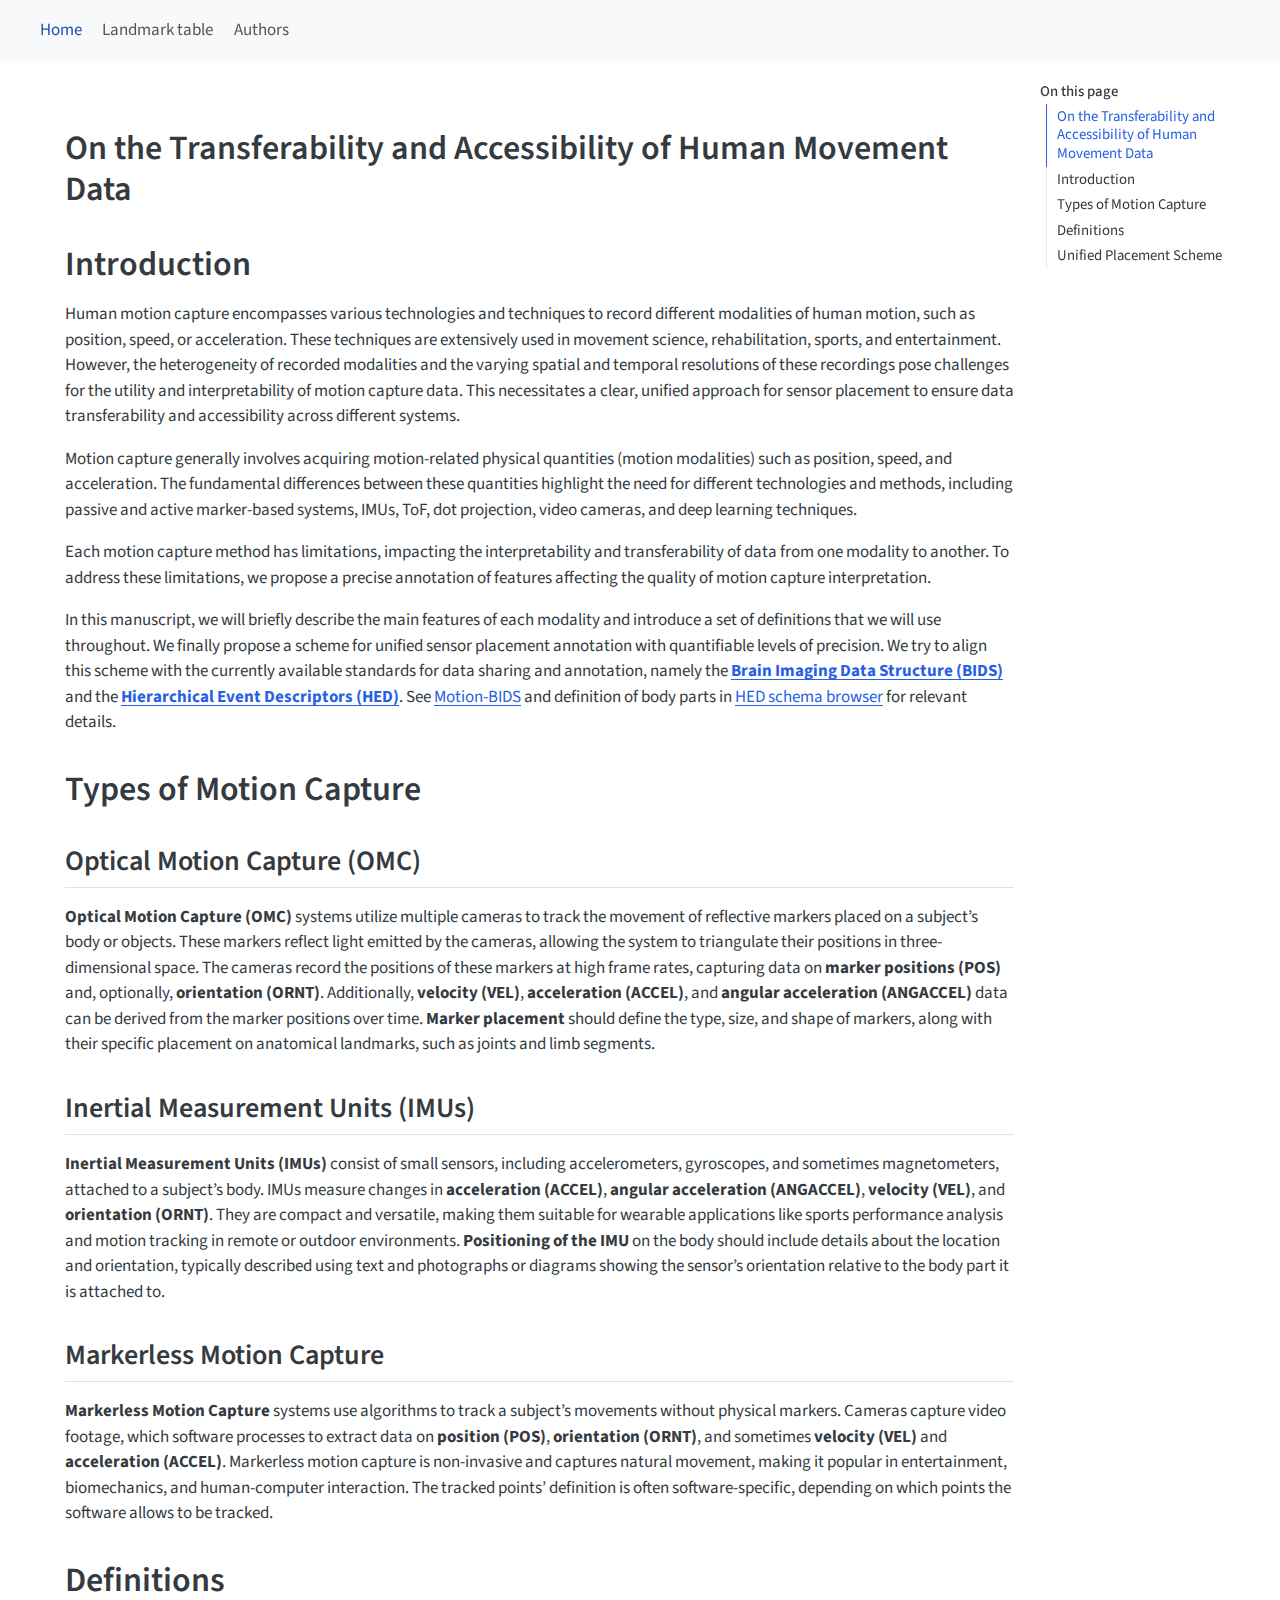
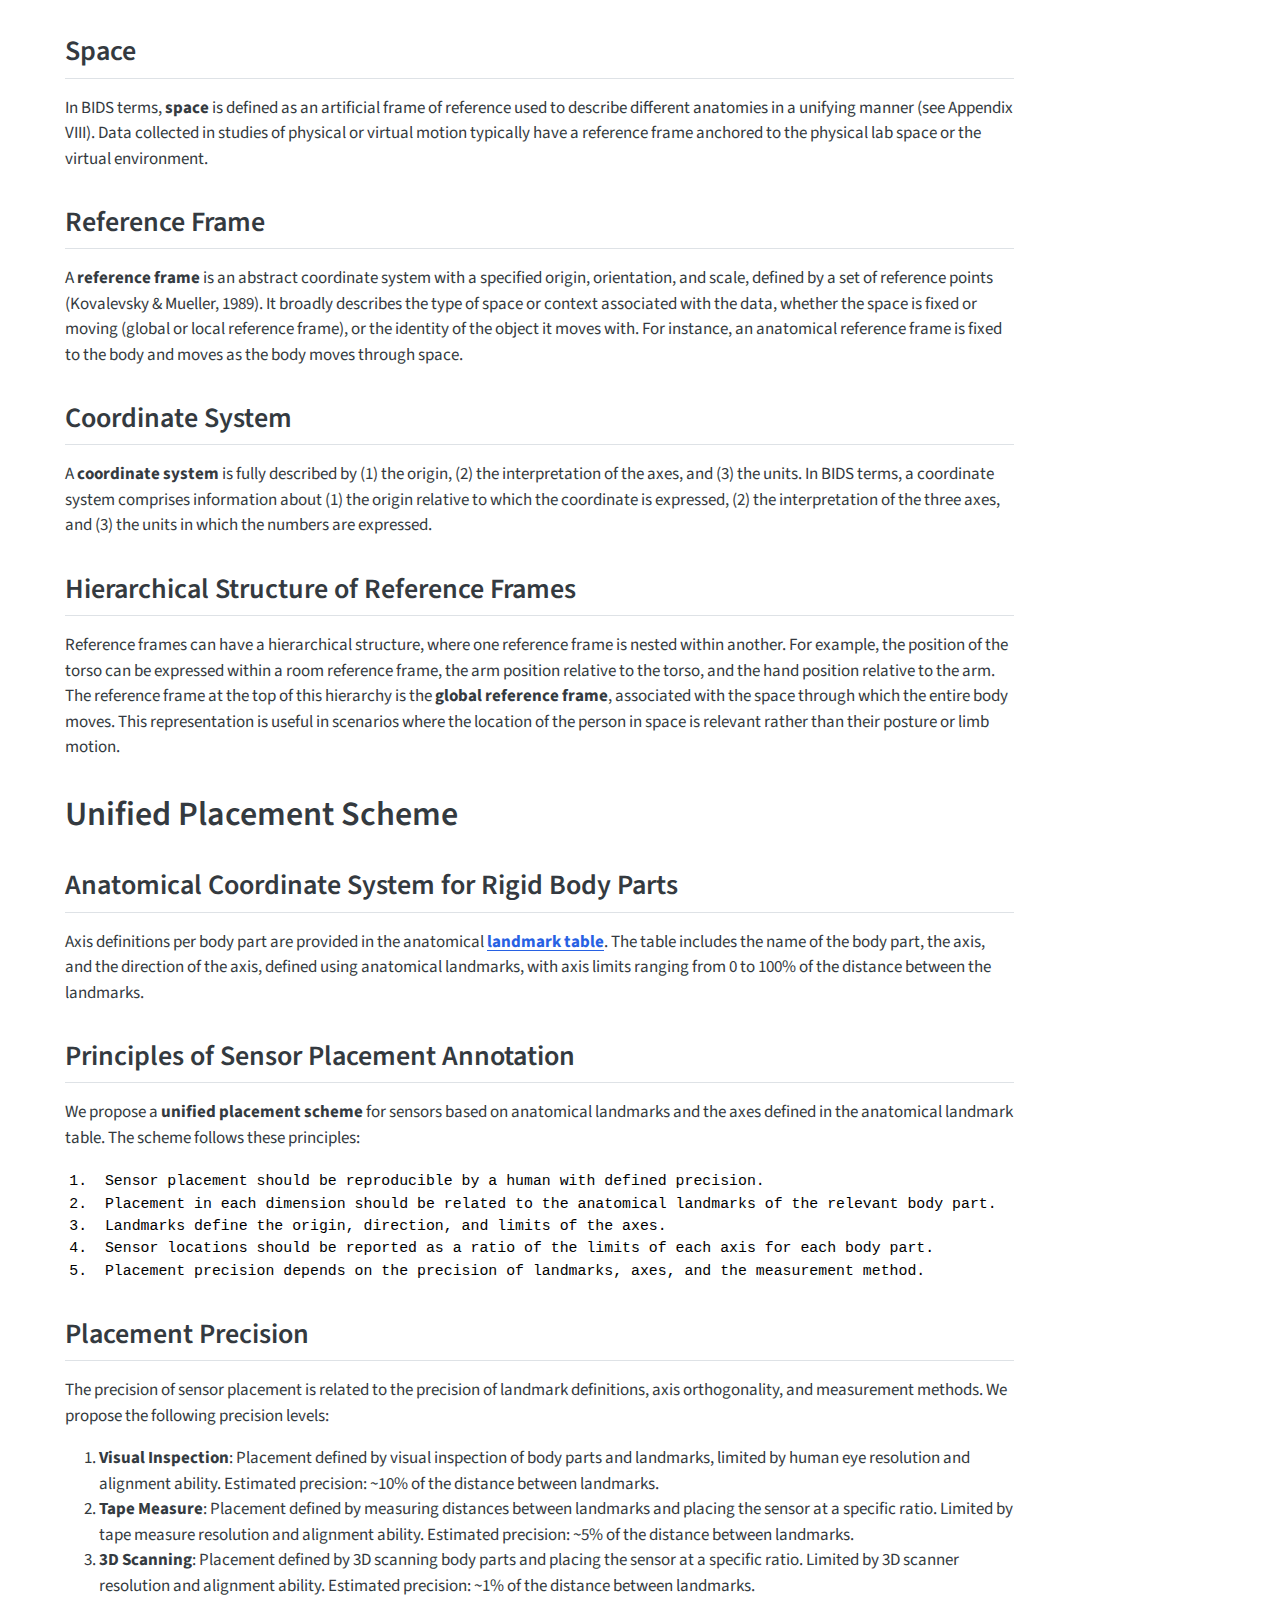
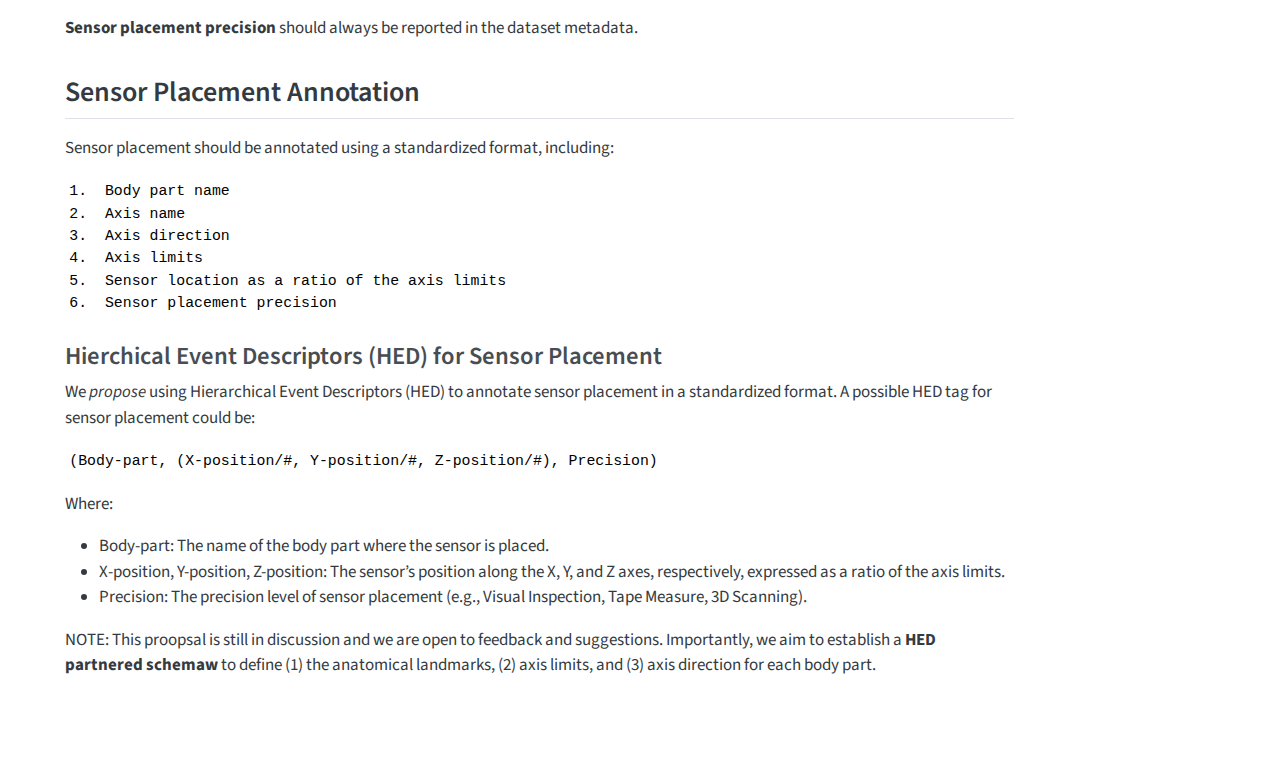
==== index.html @ b5bfd51f "Built site for gh-pages" ====
<!DOCTYPE html>
<html xmlns="http://www.w3.org/1999/xhtml" lang="en" xml:lang="en"><head>

<meta charset="utf-8">
<meta name="generator" content="quarto-1.5.57">

<meta name="viewport" content="width=device-width, initial-scale=1.0, user-scalable=yes">


<title>index</title>
<style>
code{white-space: pre-wrap;}
span.smallcaps{font-variant: small-caps;}
div.columns{display: flex; gap: min(4vw, 1.5em);}
div.column{flex: auto; overflow-x: auto;}
div.hanging-indent{margin-left: 1.5em; text-indent: -1.5em;}
ul.task-list{list-style: none;}
ul.task-list li input[type="checkbox"] {
  width: 0.8em;
  margin: 0 0.8em 0.2em -1em; /* quarto-specific, see https://github.com/quarto-dev/quarto-cli/issues/4556 */ 
  vertical-align: middle;
}
</style>


<script src="site_libs/quarto-nav/quarto-nav.js"></script>
<script src="site_libs/quarto-nav/headroom.min.js"></script>
<script src="site_libs/clipboard/clipboard.min.js"></script>
<script src="site_libs/quarto-search/autocomplete.umd.js"></script>
<script src="site_libs/quarto-search/fuse.min.js"></script>
<script src="site_libs/quarto-search/quarto-search.js"></script>
<meta name="quarto:offset" content="./">
<script src="site_libs/quarto-html/quarto.js"></script>
<script src="site_libs/quarto-html/popper.min.js"></script>
<script src="site_libs/quarto-html/tippy.umd.min.js"></script>
<script src="site_libs/quarto-html/anchor.min.js"></script>
<link href="site_libs/quarto-html/tippy.css" rel="stylesheet">
<link href="site_libs/quarto-html/quarto-syntax-highlighting.css" rel="stylesheet" id="quarto-text-highlighting-styles">
<script src="site_libs/bootstrap/bootstrap.min.js"></script>
<link href="site_libs/bootstrap/bootstrap-icons.css" rel="stylesheet">
<link href="site_libs/bootstrap/bootstrap.min.css" rel="stylesheet" id="quarto-bootstrap" data-mode="light">
<script id="quarto-search-options" type="application/json">{
  "location": "navbar",
  "copy-button": false,
  "collapse-after": 3,
  "panel-placement": "end",
  "type": "overlay",
  "limit": 50,
  "keyboard-shortcut": [
    "f",
    "/",
    "s"
  ],
  "show-item-context": false,
  "language": {
    "search-no-results-text": "No results",
    "search-matching-documents-text": "matching documents",
    "search-copy-link-title": "Copy link to search",
    "search-hide-matches-text": "Hide additional matches",
    "search-more-match-text": "more match in this document",
    "search-more-matches-text": "more matches in this document",
    "search-clear-button-title": "Clear",
    "search-text-placeholder": "",
    "search-detached-cancel-button-title": "Cancel",
    "search-submit-button-title": "Submit",
    "search-label": "Search"
  }
}</script>


<link rel="stylesheet" href="styles.css">
</head>

<body class="nav-fixed">

<div id="quarto-search-results"></div>
  <header id="quarto-header" class="headroom fixed-top">
    <nav class="navbar navbar-expand-lg " data-bs-theme="dark">
      <div class="navbar-container container-fluid">
            <div id="quarto-search" class="" title="Search"></div>
          <button class="navbar-toggler" type="button" data-bs-toggle="collapse" data-bs-target="#navbarCollapse" aria-controls="navbarCollapse" role="menu" aria-expanded="false" aria-label="Toggle navigation" onclick="if (window.quartoToggleHeadroom) { window.quartoToggleHeadroom(); }">
  <span class="navbar-toggler-icon"></span>
</button>
          <div class="collapse navbar-collapse" id="navbarCollapse">
            <ul class="navbar-nav navbar-nav-scroll me-auto">
  <li class="nav-item">
    <a class="nav-link active" href="./index.html" aria-current="page"> 
<span class="menu-text">Home</span></a>
  </li>  
  <li class="nav-item">
    <a class="nav-link" href="./anatomical_table.html"> 
<span class="menu-text">Landmark table</span></a>
  </li>  
  <li class="nav-item">
    <a class="nav-link" href="./authors.html"> 
<span class="menu-text">Authors</span></a>
  </li>  
</ul>
          </div> <!-- /navcollapse -->
            <div class="quarto-navbar-tools">
</div>
      </div> <!-- /container-fluid -->
    </nav>
</header>
<!-- content -->
<div id="quarto-content" class="quarto-container page-columns page-rows-contents page-layout-article page-navbar">
<!-- sidebar -->
<!-- margin-sidebar -->
    <div id="quarto-margin-sidebar" class="sidebar margin-sidebar">
        <nav id="TOC" role="doc-toc" class="toc-active">
    <h2 id="toc-title">On this page</h2>
   
  <ul>
  <li><a href="#on-the-transferability-and-accessibility-of-human-movement-data" id="toc-on-the-transferability-and-accessibility-of-human-movement-data" class="nav-link active" data-scroll-target="#on-the-transferability-and-accessibility-of-human-movement-data">On the Transferability and Accessibility of Human Movement Data</a></li>
  <li><a href="#introduction" id="toc-introduction" class="nav-link" data-scroll-target="#introduction">Introduction</a></li>
  <li><a href="#types-of-motion-capture" id="toc-types-of-motion-capture" class="nav-link" data-scroll-target="#types-of-motion-capture">Types of Motion Capture</a>
  <ul class="collapse">
  <li><a href="#optical-motion-capture-omc" id="toc-optical-motion-capture-omc" class="nav-link" data-scroll-target="#optical-motion-capture-omc">Optical Motion Capture (OMC)</a></li>
  <li><a href="#inertial-measurement-units-imus" id="toc-inertial-measurement-units-imus" class="nav-link" data-scroll-target="#inertial-measurement-units-imus">Inertial Measurement Units (IMUs)</a></li>
  <li><a href="#markerless-motion-capture" id="toc-markerless-motion-capture" class="nav-link" data-scroll-target="#markerless-motion-capture">Markerless Motion Capture</a></li>
  </ul></li>
  <li><a href="#definitions" id="toc-definitions" class="nav-link" data-scroll-target="#definitions">Definitions</a>
  <ul class="collapse">
  <li><a href="#space" id="toc-space" class="nav-link" data-scroll-target="#space">Space</a></li>
  <li><a href="#reference-frame" id="toc-reference-frame" class="nav-link" data-scroll-target="#reference-frame">Reference Frame</a></li>
  <li><a href="#coordinate-system" id="toc-coordinate-system" class="nav-link" data-scroll-target="#coordinate-system">Coordinate System</a></li>
  <li><a href="#hierarchical-structure-of-reference-frames" id="toc-hierarchical-structure-of-reference-frames" class="nav-link" data-scroll-target="#hierarchical-structure-of-reference-frames">Hierarchical Structure of Reference Frames</a></li>
  </ul></li>
  <li><a href="#unified-placement-scheme" id="toc-unified-placement-scheme" class="nav-link" data-scroll-target="#unified-placement-scheme">Unified Placement Scheme</a>
  <ul class="collapse">
  <li><a href="#anatomical-coordinate-system-for-rigid-body-parts" id="toc-anatomical-coordinate-system-for-rigid-body-parts" class="nav-link" data-scroll-target="#anatomical-coordinate-system-for-rigid-body-parts">Anatomical Coordinate System for Rigid Body Parts</a></li>
  <li><a href="#principles-of-sensor-placement-annotation" id="toc-principles-of-sensor-placement-annotation" class="nav-link" data-scroll-target="#principles-of-sensor-placement-annotation">Principles of Sensor Placement Annotation</a></li>
  <li><a href="#placement-precision" id="toc-placement-precision" class="nav-link" data-scroll-target="#placement-precision">Placement Precision</a></li>
  <li><a href="#sensor-placement-annotation" id="toc-sensor-placement-annotation" class="nav-link" data-scroll-target="#sensor-placement-annotation">Sensor Placement Annotation</a>
  <ul class="collapse">
  <li><a href="#hierchical-event-descriptors-hed-for-sensor-placement" id="toc-hierchical-event-descriptors-hed-for-sensor-placement" class="nav-link" data-scroll-target="#hierchical-event-descriptors-hed-for-sensor-placement">Hierchical Event Descriptors (HED) for Sensor Placement</a></li>
  </ul></li>
  </ul></li>
  </ul>
</nav>
    </div>
<!-- main -->
<main class="content" id="quarto-document-content">




<section id="on-the-transferability-and-accessibility-of-human-movement-data" class="level1">
<h1>On the Transferability and Accessibility of Human Movement Data</h1>
</section>
<section id="introduction" class="level1">
<h1>Introduction</h1>
<p>Human motion capture encompasses various technologies and techniques to record different modalities of human motion, such as position, speed, or acceleration. These techniques are extensively used in movement science, rehabilitation, sports, and entertainment. However, the heterogeneity of recorded modalities and the varying spatial and temporal resolutions of these recordings pose challenges for the utility and interpretability of motion capture data. This necessitates a clear, unified approach for sensor placement to ensure data transferability and accessibility across different systems.</p>
<p>Motion capture generally involves acquiring motion-related physical quantities (motion modalities) such as position, speed, and acceleration. The fundamental differences between these quantities highlight the need for different technologies and methods, including passive and active marker-based systems, IMUs, ToF, dot projection, video cameras, and deep learning techniques.</p>
<p>Each motion capture method has limitations, impacting the interpretability and transferability of data from one modality to another. To address these limitations, we propose a precise annotation of features affecting the quality of motion capture interpretation.</p>
<p>In this manuscript, we will briefly describe the main features of each modality and introduce a set of definitions that we will use throughout. We finally propose a scheme for unified sensor placement annotation with quantifiable levels of precision. We try to align this scheme with the currently available standards for data sharing and annotation, namely the <strong><a href="https://bids.neuroimaging.io/">Brain Imaging Data Structure (BIDS)</a></strong> and the <strong><a href="https://www.hedtags.org/">Hierarchical Event Descriptors (HED)</a></strong>. See <a href="https://bids-specification.readthedocs.io/en/stable/modality-specific-files/motion.html">Motion-BIDS</a> and definition of body parts in <a href="https://www.hedtags.org/display_hed.html">HED schema browser</a> for relevant details.</p>
</section>
<section id="types-of-motion-capture" class="level1">
<h1>Types of Motion Capture</h1>
<section id="optical-motion-capture-omc" class="level2">
<h2 class="anchored" data-anchor-id="optical-motion-capture-omc">Optical Motion Capture (OMC)</h2>
<p><strong>Optical Motion Capture (OMC)</strong> systems utilize multiple cameras to track the movement of reflective markers placed on a subject’s body or objects. These markers reflect light emitted by the cameras, allowing the system to triangulate their positions in three-dimensional space. The cameras record the positions of these markers at high frame rates, capturing data on <strong>marker positions (POS)</strong> and, optionally, <strong>orientation (ORNT)</strong>. Additionally, <strong>velocity (VEL)</strong>, <strong>acceleration (ACCEL)</strong>, and <strong>angular acceleration (ANGACCEL)</strong> data can be derived from the marker positions over time. <strong>Marker placement</strong> should define the type, size, and shape of markers, along with their specific placement on anatomical landmarks, such as joints and limb segments.</p>
</section>
<section id="inertial-measurement-units-imus" class="level2">
<h2 class="anchored" data-anchor-id="inertial-measurement-units-imus">Inertial Measurement Units (IMUs)</h2>
<p><strong>Inertial Measurement Units (IMUs)</strong> consist of small sensors, including accelerometers, gyroscopes, and sometimes magnetometers, attached to a subject’s body. IMUs measure changes in <strong>acceleration (ACCEL)</strong>, <strong>angular acceleration (ANGACCEL)</strong>, <strong>velocity (VEL)</strong>, and <strong>orientation (ORNT)</strong>. They are compact and versatile, making them suitable for wearable applications like sports performance analysis and motion tracking in remote or outdoor environments. <strong>Positioning of the IMU</strong> on the body should include details about the location and orientation, typically described using text and photographs or diagrams showing the sensor’s orientation relative to the body part it is attached to.</p>
</section>
<section id="markerless-motion-capture" class="level2">
<h2 class="anchored" data-anchor-id="markerless-motion-capture">Markerless Motion Capture</h2>
<p><strong>Markerless Motion Capture</strong> systems use algorithms to track a subject’s movements without physical markers. Cameras capture video footage, which software processes to extract data on <strong>position (POS)</strong>, <strong>orientation (ORNT)</strong>, and sometimes <strong>velocity (VEL)</strong> and <strong>acceleration (ACCEL)</strong>. Markerless motion capture is non-invasive and captures natural movement, making it popular in entertainment, biomechanics, and human-computer interaction. The tracked points’ definition is often software-specific, depending on which points the software allows to be tracked.</p>
</section>
</section>
<section id="definitions" class="level1">
<h1>Definitions</h1>
<section id="space" class="level2">
<h2 class="anchored" data-anchor-id="space">Space</h2>
<p>In BIDS terms, <strong>space</strong> is defined as an artificial frame of reference used to describe different anatomies in a unifying manner (see Appendix VIII). Data collected in studies of physical or virtual motion typically have a reference frame anchored to the physical lab space or the virtual environment.</p>
</section>
<section id="reference-frame" class="level2">
<h2 class="anchored" data-anchor-id="reference-frame">Reference Frame</h2>
<p>A <strong>reference frame</strong> is an abstract coordinate system with a specified origin, orientation, and scale, defined by a set of reference points (Kovalevsky &amp; Mueller, 1989). It broadly describes the type of space or context associated with the data, whether the space is fixed or moving (global or local reference frame), or the identity of the object it moves with. For instance, an anatomical reference frame is fixed to the body and moves as the body moves through space.</p>
</section>
<section id="coordinate-system" class="level2">
<h2 class="anchored" data-anchor-id="coordinate-system">Coordinate System</h2>
<p>A <strong>coordinate system</strong> is fully described by (1) the origin, (2) the interpretation of the axes, and (3) the units. In BIDS terms, a coordinate system comprises information about (1) the origin relative to which the coordinate is expressed, (2) the interpretation of the three axes, and (3) the units in which the numbers are expressed.</p>
</section>
<section id="hierarchical-structure-of-reference-frames" class="level2">
<h2 class="anchored" data-anchor-id="hierarchical-structure-of-reference-frames">Hierarchical Structure of Reference Frames</h2>
<p>Reference frames can have a hierarchical structure, where one reference frame is nested within another. For example, the position of the torso can be expressed within a room reference frame, the arm position relative to the torso, and the hand position relative to the arm. The reference frame at the top of this hierarchy is the <strong>global reference frame</strong>, associated with the space through which the entire body moves. This representation is useful in scenarios where the location of the person in space is relevant rather than their posture or limb motion.</p>
</section>
</section>
<section id="unified-placement-scheme" class="level1">
<h1>Unified Placement Scheme</h1>
<section id="anatomical-coordinate-system-for-rigid-body-parts" class="level2">
<h2 class="anchored" data-anchor-id="anatomical-coordinate-system-for-rigid-body-parts">Anatomical Coordinate System for Rigid Body Parts</h2>
<p>Axis definitions per body part are provided in the anatomical <strong><a href="./anatomical_table.html">landmark table</a></strong>. The table includes the name of the body part, the axis, and the direction of the axis, defined using anatomical landmarks, with axis limits ranging from 0 to 100% of the distance between the landmarks.</p>
</section>
<section id="principles-of-sensor-placement-annotation" class="level2">
<h2 class="anchored" data-anchor-id="principles-of-sensor-placement-annotation">Principles of Sensor Placement Annotation</h2>
<p>We propose a <strong>unified placement scheme</strong> for sensors based on anatomical landmarks and the axes defined in the anatomical landmark table. The scheme follows these principles:</p>
<pre><code>1.  Sensor placement should be reproducible by a human with defined precision.
2.  Placement in each dimension should be related to the anatomical landmarks of the relevant body part.
3.  Landmarks define the origin, direction, and limits of the axes.
4.  Sensor locations should be reported as a ratio of the limits of each axis for each body part.
5.  Placement precision depends on the precision of landmarks, axes, and the measurement method.</code></pre>
</section>
<section id="placement-precision" class="level2">
<h2 class="anchored" data-anchor-id="placement-precision">Placement Precision</h2>
<p>The precision of sensor placement is related to the precision of landmark definitions, axis orthogonality, and measurement methods. We propose the following precision levels:</p>
<ol type="1">
<li><strong>Visual Inspection</strong>: Placement defined by visual inspection of body parts and landmarks, limited by human eye resolution and alignment ability. Estimated precision: ~10% of the distance between landmarks.</li>
<li><strong>Tape Measure</strong>: Placement defined by measuring distances between landmarks and placing the sensor at a specific ratio. Limited by tape measure resolution and alignment ability. Estimated precision: ~5% of the distance between landmarks.</li>
<li><strong>3D Scanning</strong>: Placement defined by 3D scanning body parts and placing the sensor at a specific ratio. Limited by 3D scanner resolution and alignment ability. Estimated precision: ~1% of the distance between landmarks.</li>
</ol>
<p><strong>Sensor placement precision</strong> should always be reported in the dataset metadata.</p>
</section>
<section id="sensor-placement-annotation" class="level2">
<h2 class="anchored" data-anchor-id="sensor-placement-annotation">Sensor Placement Annotation</h2>
<p>Sensor placement should be annotated using a standardized format, including:</p>
<pre><code>1.  Body part name
2.  Axis name
3.  Axis direction
4.  Axis limits
5.  Sensor location as a ratio of the axis limits
6.  Sensor placement precision</code></pre>
<section id="hierchical-event-descriptors-hed-for-sensor-placement" class="level3">
<h3 class="anchored" data-anchor-id="hierchical-event-descriptors-hed-for-sensor-placement">Hierchical Event Descriptors (HED) for Sensor Placement</h3>
<p>We <em>propose</em> using Hierarchical Event Descriptors (HED) to annotate sensor placement in a standardized format. A possible HED tag for sensor placement could be:</p>
<pre><code>(Body-part, (X-position/#, Y-position/#, Z-position/#), Precision)</code></pre>
<p>Where:</p>
<ul>
<li>Body-part: The name of the body part where the sensor is placed.</li>
<li>X-position, Y-position, Z-position: The sensor’s position along the X, Y, and Z axes, respectively, expressed as a ratio of the axis limits.</li>
<li>Precision: The precision level of sensor placement (e.g., Visual Inspection, Tape Measure, 3D Scanning).</li>
</ul>
<p>NOTE: This proopsal is still in discussion and we are open to feedback and suggestions. Importantly, we aim to establish a <strong>HED partnered schemaw</strong> to define (1) the anatomical landmarks, (2) axis limits, and (3) axis direction for each body part.</p>


</section>
</section>
</section>

</main> <!-- /main -->
<script id="quarto-html-after-body" type="application/javascript">
window.document.addEventListener("DOMContentLoaded", function (event) {
  const toggleBodyColorMode = (bsSheetEl) => {
    const mode = bsSheetEl.getAttribute("data-mode");
    const bodyEl = window.document.querySelector("body");
    if (mode === "dark") {
      bodyEl.classList.add("quarto-dark");
      bodyEl.classList.remove("quarto-light");
    } else {
      bodyEl.classList.add("quarto-light");
      bodyEl.classList.remove("quarto-dark");
    }
  }
  const toggleBodyColorPrimary = () => {
    const bsSheetEl = window.document.querySelector("link#quarto-bootstrap");
    if (bsSheetEl) {
      toggleBodyColorMode(bsSheetEl);
    }
  }
  toggleBodyColorPrimary();  
  const icon = "";
  const anchorJS = new window.AnchorJS();
  anchorJS.options = {
    placement: 'right',
    icon: icon
  };
  anchorJS.add('.anchored');
  const isCodeAnnotation = (el) => {
    for (const clz of el.classList) {
      if (clz.startsWith('code-annotation-')) {                     
        return true;
      }
    }
    return false;
  }
  const onCopySuccess = function(e) {
    // button target
    const button = e.trigger;
    // don't keep focus
    button.blur();
    // flash "checked"
    button.classList.add('code-copy-button-checked');
    var currentTitle = button.getAttribute("title");
    button.setAttribute("title", "Copied!");
    let tooltip;
    if (window.bootstrap) {
      button.setAttribute("data-bs-toggle", "tooltip");
      button.setAttribute("data-bs-placement", "left");
      button.setAttribute("data-bs-title", "Copied!");
      tooltip = new bootstrap.Tooltip(button, 
        { trigger: "manual", 
          customClass: "code-copy-button-tooltip",
          offset: [0, -8]});
      tooltip.show();    
    }
    setTimeout(function() {
      if (tooltip) {
        tooltip.hide();
        button.removeAttribute("data-bs-title");
        button.removeAttribute("data-bs-toggle");
        button.removeAttribute("data-bs-placement");
      }
      button.setAttribute("title", currentTitle);
      button.classList.remove('code-copy-button-checked');
    }, 1000);
    // clear code selection
    e.clearSelection();
  }
  const getTextToCopy = function(trigger) {
      const codeEl = trigger.previousElementSibling.cloneNode(true);
      for (const childEl of codeEl.children) {
        if (isCodeAnnotation(childEl)) {
          childEl.remove();
        }
      }
      return codeEl.innerText;
  }
  const clipboard = new window.ClipboardJS('.code-copy-button:not([data-in-quarto-modal])', {
    text: getTextToCopy
  });
  clipboard.on('success', onCopySuccess);
  if (window.document.getElementById('quarto-embedded-source-code-modal')) {
    // For code content inside modals, clipBoardJS needs to be initialized with a container option
    // TODO: Check when it could be a function (https://github.com/zenorocha/clipboard.js/issues/860)
    const clipboardModal = new window.ClipboardJS('.code-copy-button[data-in-quarto-modal]', {
      text: getTextToCopy,
      container: window.document.getElementById('quarto-embedded-source-code-modal')
    });
    clipboardModal.on('success', onCopySuccess);
  }
    var localhostRegex = new RegExp(/^(?:http|https):\/\/localhost\:?[0-9]*\//);
    var mailtoRegex = new RegExp(/^mailto:/);
      var filterRegex = new RegExp("https:\/\/human-sensor-placement\.github\.io\/");
    var isInternal = (href) => {
        return filterRegex.test(href) || localhostRegex.test(href) || mailtoRegex.test(href);
    }
    // Inspect non-navigation links and adorn them if external
 	var links = window.document.querySelectorAll('a[href]:not(.nav-link):not(.navbar-brand):not(.toc-action):not(.sidebar-link):not(.sidebar-item-toggle):not(.pagination-link):not(.no-external):not([aria-hidden]):not(.dropdown-item):not(.quarto-navigation-tool):not(.about-link)');
    for (var i=0; i<links.length; i++) {
      const link = links[i];
      if (!isInternal(link.href)) {
        // undo the damage that might have been done by quarto-nav.js in the case of
        // links that we want to consider external
        if (link.dataset.originalHref !== undefined) {
          link.href = link.dataset.originalHref;
        }
      }
    }
  function tippyHover(el, contentFn, onTriggerFn, onUntriggerFn) {
    const config = {
      allowHTML: true,
      maxWidth: 500,
      delay: 100,
      arrow: false,
      appendTo: function(el) {
          return el.parentElement;
      },
      interactive: true,
      interactiveBorder: 10,
      theme: 'quarto',
      placement: 'bottom-start',
    };
    if (contentFn) {
      config.content = contentFn;
    }
    if (onTriggerFn) {
      config.onTrigger = onTriggerFn;
    }
    if (onUntriggerFn) {
      config.onUntrigger = onUntriggerFn;
    }
    window.tippy(el, config); 
  }
  const noterefs = window.document.querySelectorAll('a[role="doc-noteref"]');
  for (var i=0; i<noterefs.length; i++) {
    const ref = noterefs[i];
    tippyHover(ref, function() {
      // use id or data attribute instead here
      let href = ref.getAttribute('data-footnote-href') || ref.getAttribute('href');
      try { href = new URL(href).hash; } catch {}
      const id = href.replace(/^#\/?/, "");
      const note = window.document.getElementById(id);
      if (note) {
        return note.innerHTML;
      } else {
        return "";
      }
    });
  }
  const xrefs = window.document.querySelectorAll('a.quarto-xref');
  const processXRef = (id, note) => {
    // Strip column container classes
    const stripColumnClz = (el) => {
      el.classList.remove("page-full", "page-columns");
      if (el.children) {
        for (const child of el.children) {
          stripColumnClz(child);
        }
      }
    }
    stripColumnClz(note)
    if (id === null || id.startsWith('sec-')) {
      // Special case sections, only their first couple elements
      const container = document.createElement("div");
      if (note.children && note.children.length > 2) {
        container.appendChild(note.children[0].cloneNode(true));
        for (let i = 1; i < note.children.length; i++) {
          const child = note.children[i];
          if (child.tagName === "P" && child.innerText === "") {
            continue;
          } else {
            container.appendChild(child.cloneNode(true));
            break;
          }
        }
        if (window.Quarto?.typesetMath) {
          window.Quarto.typesetMath(container);
        }
        return container.innerHTML
      } else {
        if (window.Quarto?.typesetMath) {
          window.Quarto.typesetMath(note);
        }
        return note.innerHTML;
      }
    } else {
      // Remove any anchor links if they are present
      const anchorLink = note.querySelector('a.anchorjs-link');
      if (anchorLink) {
        anchorLink.remove();
      }
      if (window.Quarto?.typesetMath) {
        window.Quarto.typesetMath(note);
      }
      // TODO in 1.5, we should make sure this works without a callout special case
      if (note.classList.contains("callout")) {
        return note.outerHTML;
      } else {
        return note.innerHTML;
      }
    }
  }
  for (var i=0; i<xrefs.length; i++) {
    const xref = xrefs[i];
    tippyHover(xref, undefined, function(instance) {
      instance.disable();
      let url = xref.getAttribute('href');
      let hash = undefined; 
      if (url.startsWith('#')) {
        hash = url;
      } else {
        try { hash = new URL(url).hash; } catch {}
      }
      if (hash) {
        const id = hash.replace(/^#\/?/, "");
        const note = window.document.getElementById(id);
        if (note !== null) {
          try {
            const html = processXRef(id, note.cloneNode(true));
            instance.setContent(html);
          } finally {
            instance.enable();
            instance.show();
          }
        } else {
          // See if we can fetch this
          fetch(url.split('#')[0])
          .then(res => res.text())
          .then(html => {
            const parser = new DOMParser();
            const htmlDoc = parser.parseFromString(html, "text/html");
            const note = htmlDoc.getElementById(id);
            if (note !== null) {
              const html = processXRef(id, note);
              instance.setContent(html);
            } 
          }).finally(() => {
            instance.enable();
            instance.show();
          });
        }
      } else {
        // See if we can fetch a full url (with no hash to target)
        // This is a special case and we should probably do some content thinning / targeting
        fetch(url)
        .then(res => res.text())
        .then(html => {
          const parser = new DOMParser();
          const htmlDoc = parser.parseFromString(html, "text/html");
          const note = htmlDoc.querySelector('main.content');
          if (note !== null) {
            // This should only happen for chapter cross references
            // (since there is no id in the URL)
            // remove the first header
            if (note.children.length > 0 && note.children[0].tagName === "HEADER") {
              note.children[0].remove();
            }
            const html = processXRef(null, note);
            instance.setContent(html);
          } 
        }).finally(() => {
          instance.enable();
          instance.show();
        });
      }
    }, function(instance) {
    });
  }
      let selectedAnnoteEl;
      const selectorForAnnotation = ( cell, annotation) => {
        let cellAttr = 'data-code-cell="' + cell + '"';
        let lineAttr = 'data-code-annotation="' +  annotation + '"';
        const selector = 'span[' + cellAttr + '][' + lineAttr + ']';
        return selector;
      }
      const selectCodeLines = (annoteEl) => {
        const doc = window.document;
        const targetCell = annoteEl.getAttribute("data-target-cell");
        const targetAnnotation = annoteEl.getAttribute("data-target-annotation");
        const annoteSpan = window.document.querySelector(selectorForAnnotation(targetCell, targetAnnotation));
        const lines = annoteSpan.getAttribute("data-code-lines").split(",");
        const lineIds = lines.map((line) => {
          return targetCell + "-" + line;
        })
        let top = null;
        let height = null;
        let parent = null;
        if (lineIds.length > 0) {
            //compute the position of the single el (top and bottom and make a div)
            const el = window.document.getElementById(lineIds[0]);
            top = el.offsetTop;
            height = el.offsetHeight;
            parent = el.parentElement.parentElement;
          if (lineIds.length > 1) {
            const lastEl = window.document.getElementById(lineIds[lineIds.length - 1]);
            const bottom = lastEl.offsetTop + lastEl.offsetHeight;
            height = bottom - top;
          }
          if (top !== null && height !== null && parent !== null) {
            // cook up a div (if necessary) and position it 
            let div = window.document.getElementById("code-annotation-line-highlight");
            if (div === null) {
              div = window.document.createElement("div");
              div.setAttribute("id", "code-annotation-line-highlight");
              div.style.position = 'absolute';
              parent.appendChild(div);
            }
            div.style.top = top - 2 + "px";
            div.style.height = height + 4 + "px";
            div.style.left = 0;
            let gutterDiv = window.document.getElementById("code-annotation-line-highlight-gutter");
            if (gutterDiv === null) {
              gutterDiv = window.document.createElement("div");
              gutterDiv.setAttribute("id", "code-annotation-line-highlight-gutter");
              gutterDiv.style.position = 'absolute';
              const codeCell = window.document.getElementById(targetCell);
              const gutter = codeCell.querySelector('.code-annotation-gutter');
              gutter.appendChild(gutterDiv);
            }
            gutterDiv.style.top = top - 2 + "px";
            gutterDiv.style.height = height + 4 + "px";
          }
          selectedAnnoteEl = annoteEl;
        }
      };
      const unselectCodeLines = () => {
        const elementsIds = ["code-annotation-line-highlight", "code-annotation-line-highlight-gutter"];
        elementsIds.forEach((elId) => {
          const div = window.document.getElementById(elId);
          if (div) {
            div.remove();
          }
        });
        selectedAnnoteEl = undefined;
      };
        // Handle positioning of the toggle
    window.addEventListener(
      "resize",
      throttle(() => {
        elRect = undefined;
        if (selectedAnnoteEl) {
          selectCodeLines(selectedAnnoteEl);
        }
      }, 10)
    );
    function throttle(fn, ms) {
    let throttle = false;
    let timer;
      return (...args) => {
        if(!throttle) { // first call gets through
            fn.apply(this, args);
            throttle = true;
        } else { // all the others get throttled
            if(timer) clearTimeout(timer); // cancel #2
            timer = setTimeout(() => {
              fn.apply(this, args);
              timer = throttle = false;
            }, ms);
        }
      };
    }
      // Attach click handler to the DT
      const annoteDls = window.document.querySelectorAll('dt[data-target-cell]');
      for (const annoteDlNode of annoteDls) {
        annoteDlNode.addEventListener('click', (event) => {
          const clickedEl = event.target;
          if (clickedEl !== selectedAnnoteEl) {
            unselectCodeLines();
            const activeEl = window.document.querySelector('dt[data-target-cell].code-annotation-active');
            if (activeEl) {
              activeEl.classList.remove('code-annotation-active');
            }
            selectCodeLines(clickedEl);
            clickedEl.classList.add('code-annotation-active');
          } else {
            // Unselect the line
            unselectCodeLines();
            clickedEl.classList.remove('code-annotation-active');
          }
        });
      }
  const findCites = (el) => {
    const parentEl = el.parentElement;
    if (parentEl) {
      const cites = parentEl.dataset.cites;
      if (cites) {
        return {
          el,
          cites: cites.split(' ')
        };
      } else {
        return findCites(el.parentElement)
      }
    } else {
      return undefined;
    }
  };
  var bibliorefs = window.document.querySelectorAll('a[role="doc-biblioref"]');
  for (var i=0; i<bibliorefs.length; i++) {
    const ref = bibliorefs[i];
    const citeInfo = findCites(ref);
    if (citeInfo) {
      tippyHover(citeInfo.el, function() {
        var popup = window.document.createElement('div');
        citeInfo.cites.forEach(function(cite) {
          var citeDiv = window.document.createElement('div');
          citeDiv.classList.add('hanging-indent');
          citeDiv.classList.add('csl-entry');
          var biblioDiv = window.document.getElementById('ref-' + cite);
          if (biblioDiv) {
            citeDiv.innerHTML = biblioDiv.innerHTML;
          }
          popup.appendChild(citeDiv);
        });
        return popup.innerHTML;
      });
    }
  }
});
</script>
</div> <!-- /content -->




</body></html>
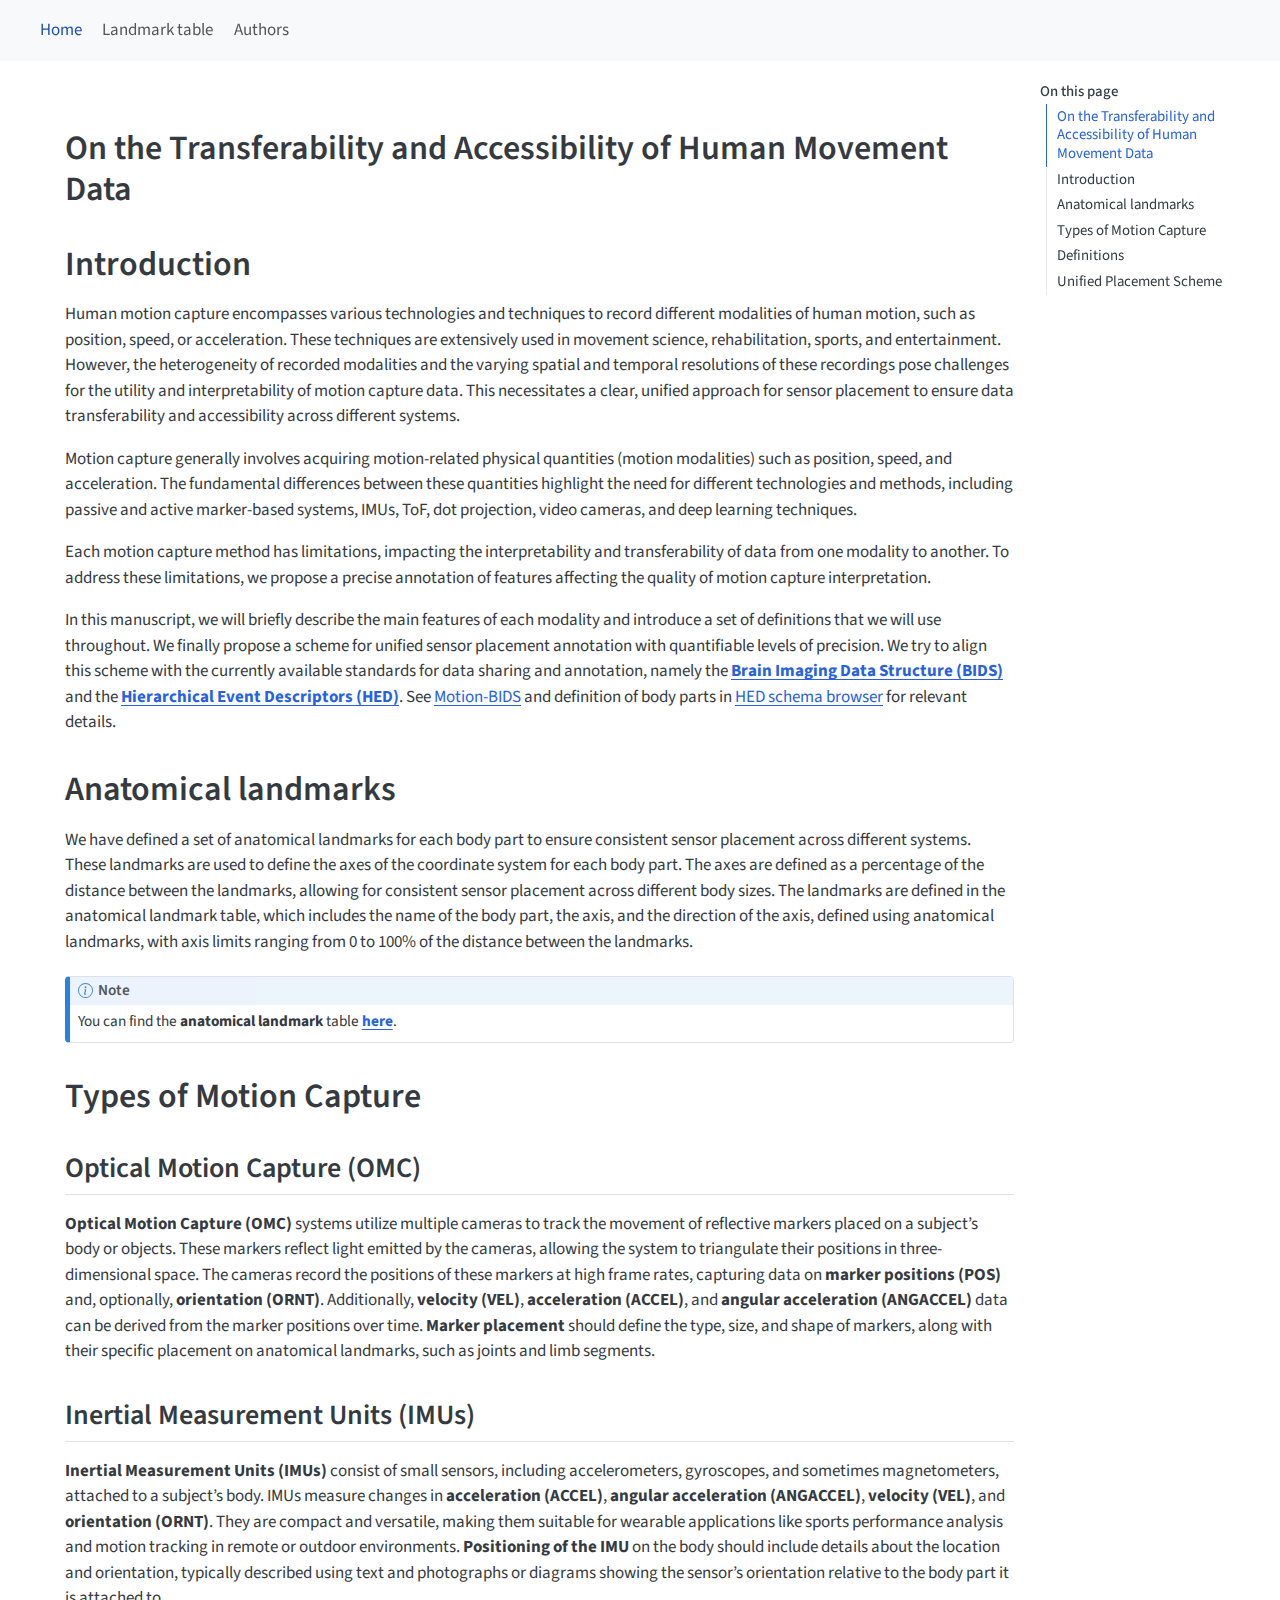
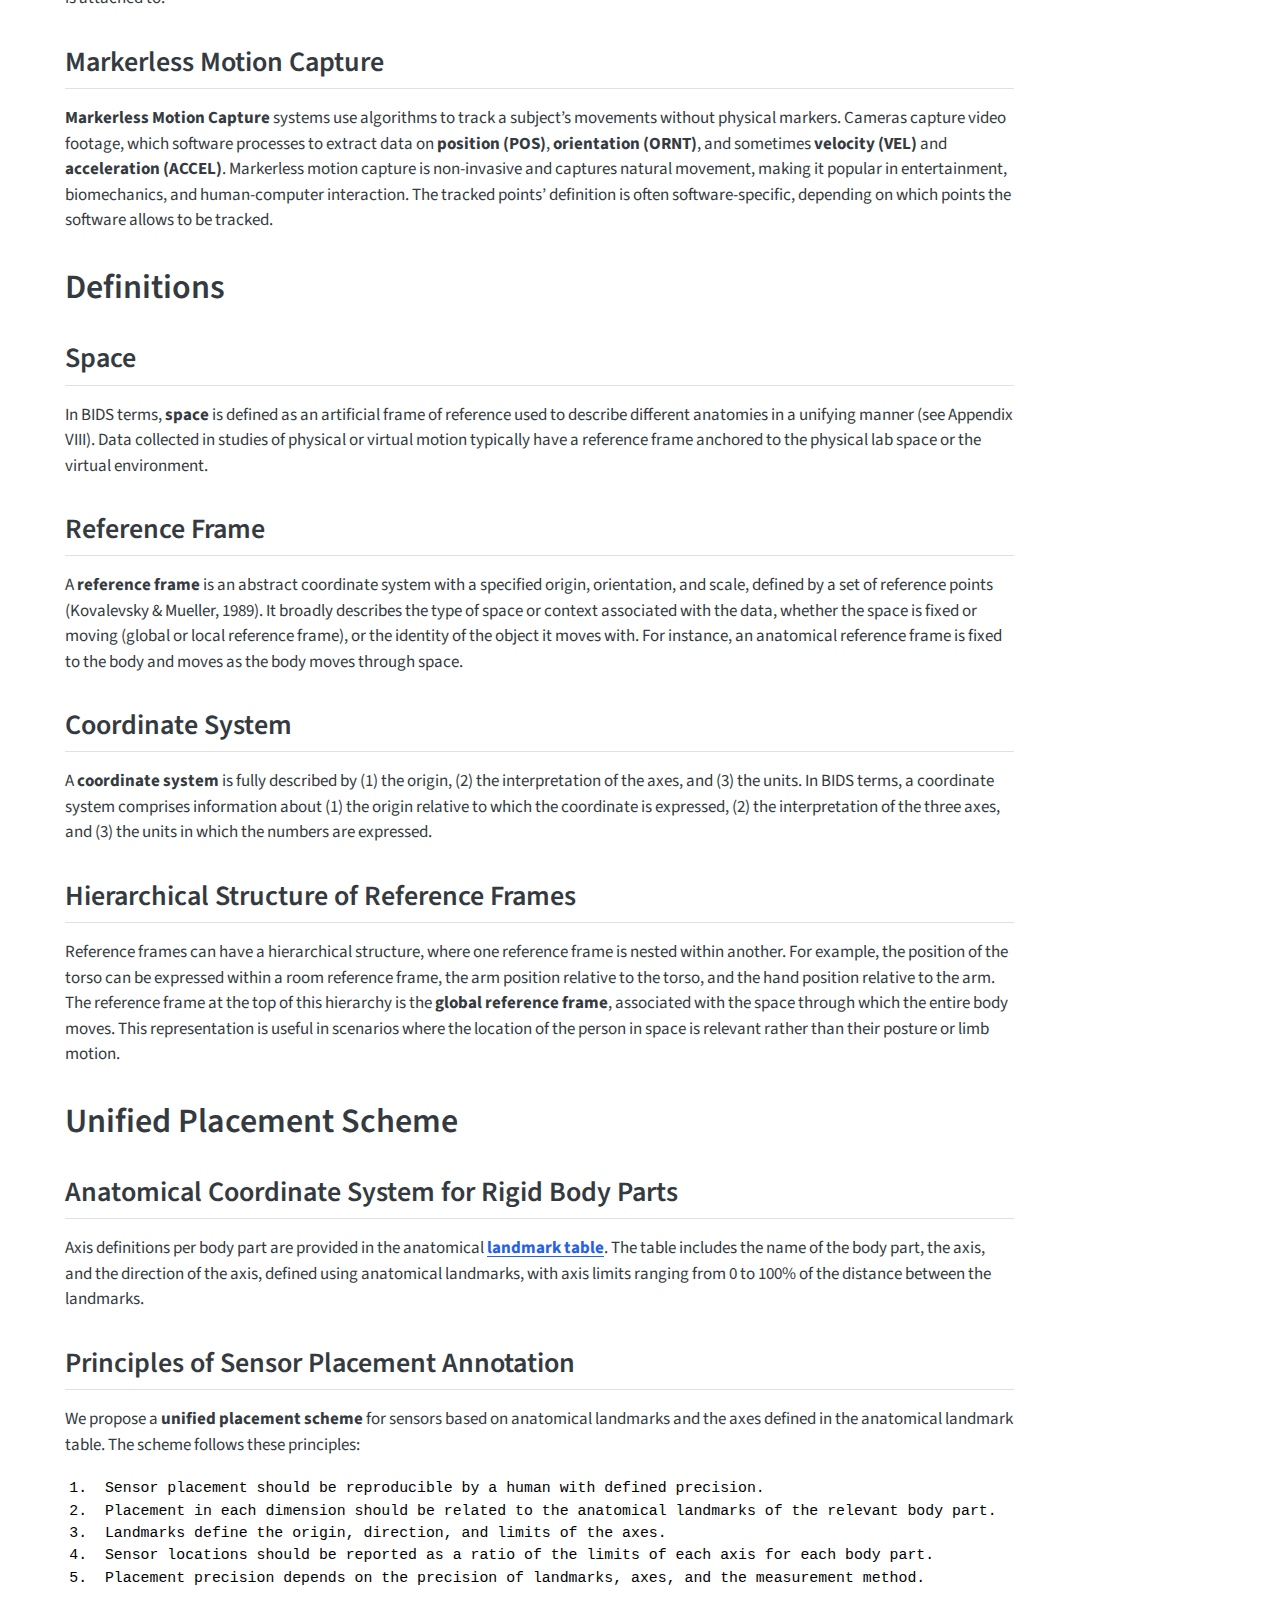
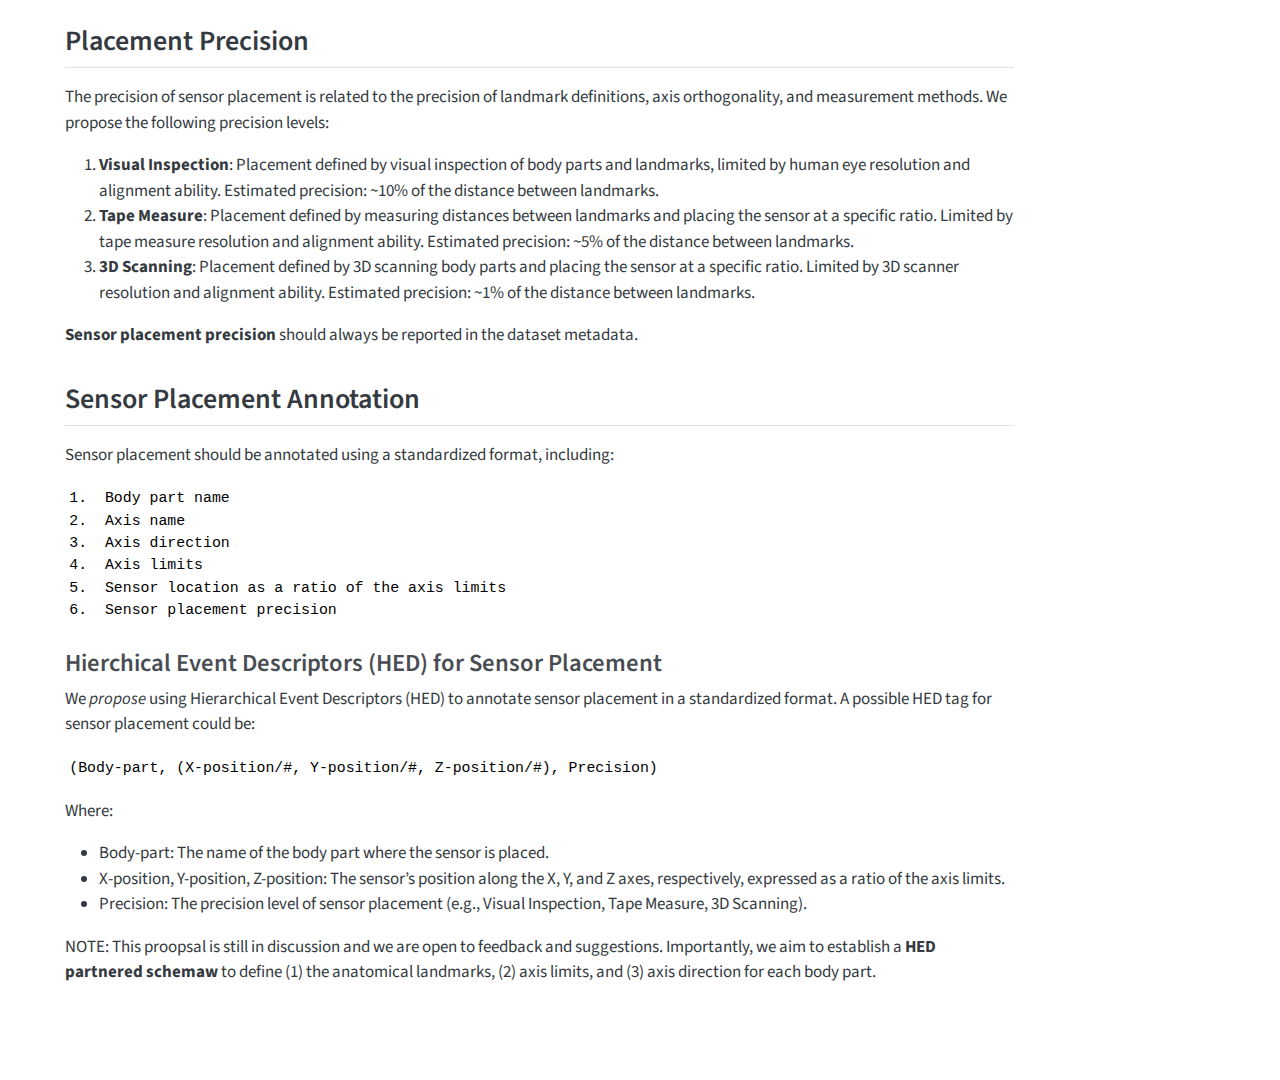
==== commit 6294fcab: "Built site for gh-pages" ====
--- a/index.html
+++ b/index.html
@@ -113,6 +113,7 @@
   <ul>
   <li><a href="#on-the-transferability-and-accessibility-of-human-movement-data" id="toc-on-the-transferability-and-accessibility-of-human-movement-data" class="nav-link active" data-scroll-target="#on-the-transferability-and-accessibility-of-human-movement-data">On the Transferability and Accessibility of Human Movement Data</a></li>
   <li><a href="#introduction" id="toc-introduction" class="nav-link" data-scroll-target="#introduction">Introduction</a></li>
+  <li><a href="#anatomical-landmarks" id="toc-anatomical-landmarks" class="nav-link" data-scroll-target="#anatomical-landmarks">Anatomical landmarks</a></li>
   <li><a href="#types-of-motion-capture" id="toc-types-of-motion-capture" class="nav-link" data-scroll-target="#types-of-motion-capture">Types of Motion Capture</a>
   <ul class="collapse">
   <li><a href="#optical-motion-capture-omc" id="toc-optical-motion-capture-omc" class="nav-link" data-scroll-target="#optical-motion-capture-omc">Optical Motion Capture (OMC)</a></li>
@@ -154,6 +155,23 @@
 <p>Motion capture generally involves acquiring motion-related physical quantities (motion modalities) such as position, speed, and acceleration. The fundamental differences between these quantities highlight the need for different technologies and methods, including passive and active marker-based systems, IMUs, ToF, dot projection, video cameras, and deep learning techniques.</p>
 <p>Each motion capture method has limitations, impacting the interpretability and transferability of data from one modality to another. To address these limitations, we propose a precise annotation of features affecting the quality of motion capture interpretation.</p>
 <p>In this manuscript, we will briefly describe the main features of each modality and introduce a set of definitions that we will use throughout. We finally propose a scheme for unified sensor placement annotation with quantifiable levels of precision. We try to align this scheme with the currently available standards for data sharing and annotation, namely the <strong><a href="https://bids.neuroimaging.io/">Brain Imaging Data Structure (BIDS)</a></strong> and the <strong><a href="https://www.hedtags.org/">Hierarchical Event Descriptors (HED)</a></strong>. See <a href="https://bids-specification.readthedocs.io/en/stable/modality-specific-files/motion.html">Motion-BIDS</a> and definition of body parts in <a href="https://www.hedtags.org/display_hed.html">HED schema browser</a> for relevant details.</p>
+</section>
+<section id="anatomical-landmarks" class="level1">
+<h1>Anatomical landmarks</h1>
+<p>We have defined a set of anatomical landmarks for each body part to ensure consistent sensor placement across different systems. These landmarks are used to define the axes of the coordinate system for each body part. The axes are defined as a percentage of the distance between the landmarks, allowing for consistent sensor placement across different body sizes. The landmarks are defined in the anatomical landmark table, which includes the name of the body part, the axis, and the direction of the axis, defined using anatomical landmarks, with axis limits ranging from 0 to 100% of the distance between the landmarks.</p>
+<div class="callout callout-style-default callout-note callout-titled">
+<div class="callout-header d-flex align-content-center">
+<div class="callout-icon-container">
+<i class="callout-icon"></i>
+</div>
+<div class="callout-title-container flex-fill">
+Note
+</div>
+</div>
+<div class="callout-body-container callout-body">
+<p>You can find the <strong>anatomical landmark</strong> table <strong><a href="./anatomical_table.html">here</a></strong>.</p>
+</div>
+</div>
 </section>
 <section id="types-of-motion-capture" class="level1">
 <h1>Types of Motion Capture</h1>
--- a/styles.css
+++ b/styles.css
@@ -0,0 +1,5 @@
+/* css styles */
+.callout-note .callout-body {
+    font-size: 5.5em; /* Adjust font size as needed */
+    /* Add other CSS properties as needed, like background color, border, etc. */
+}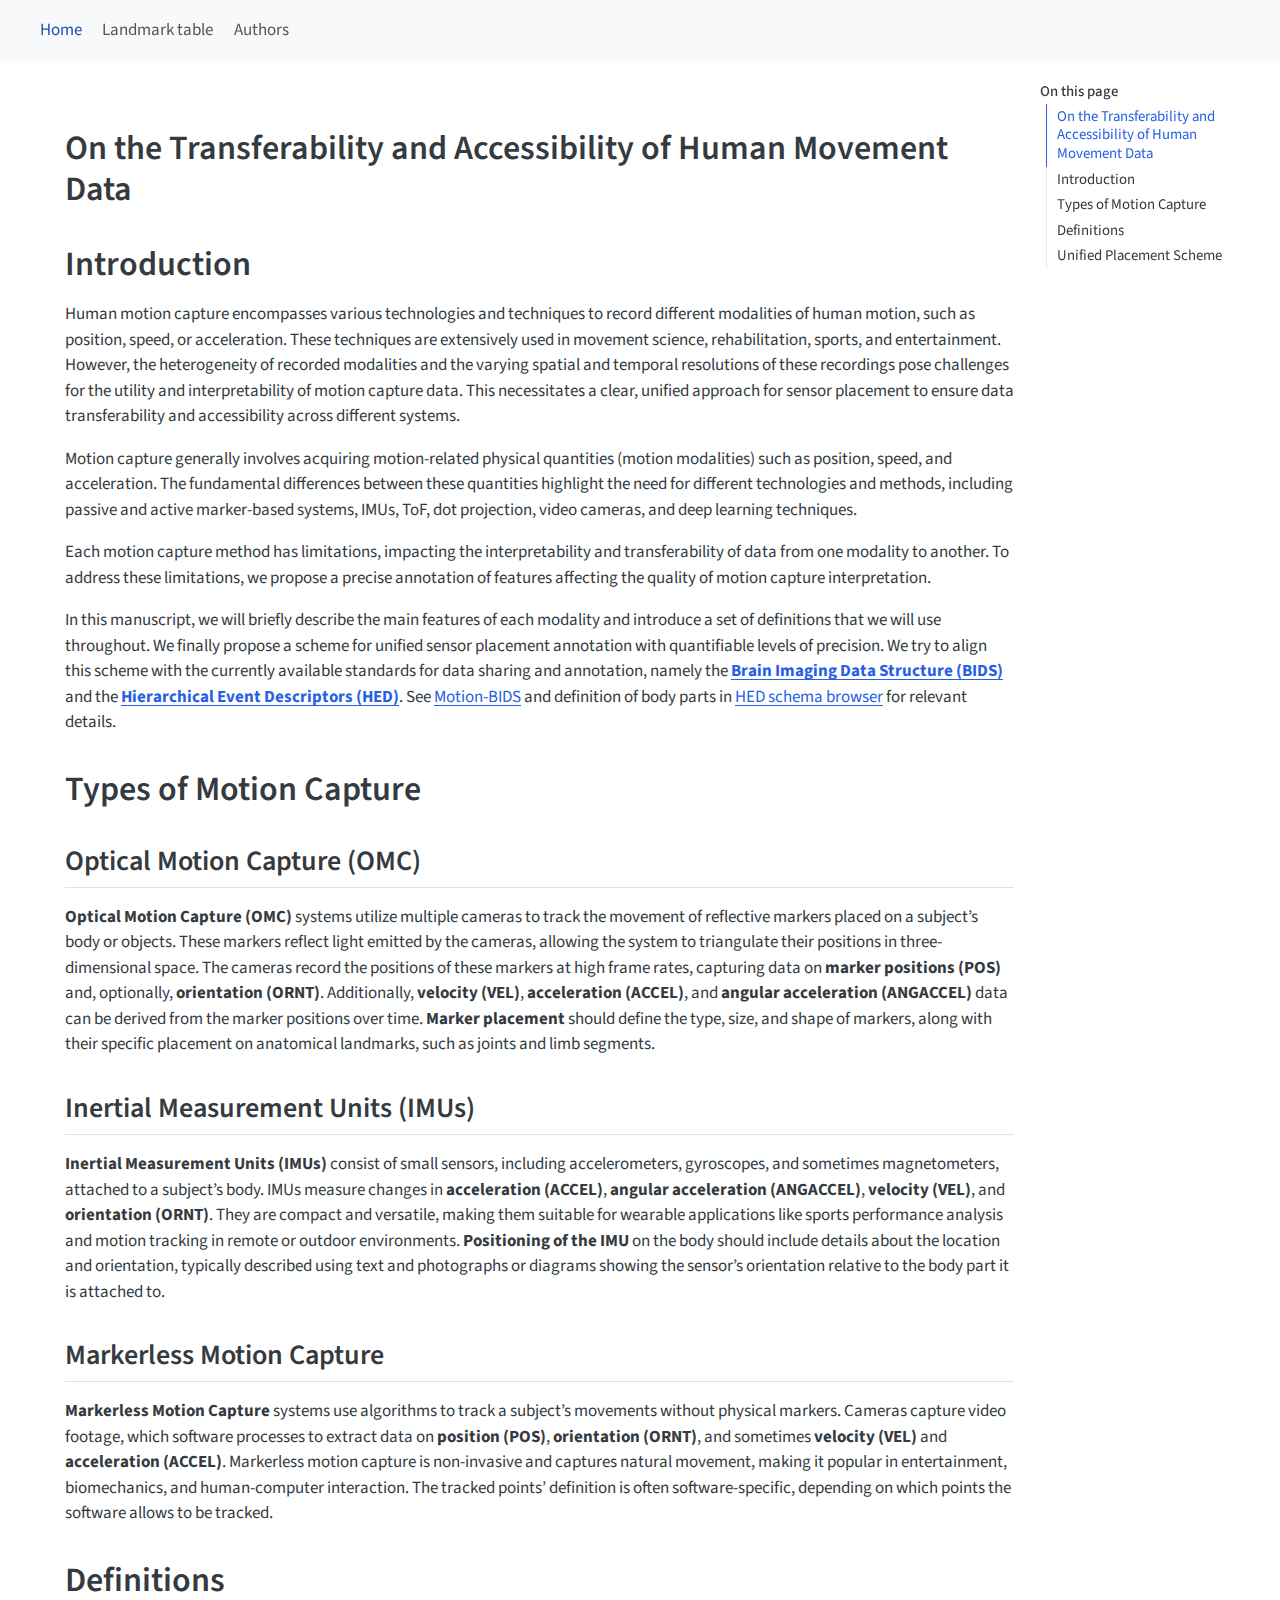
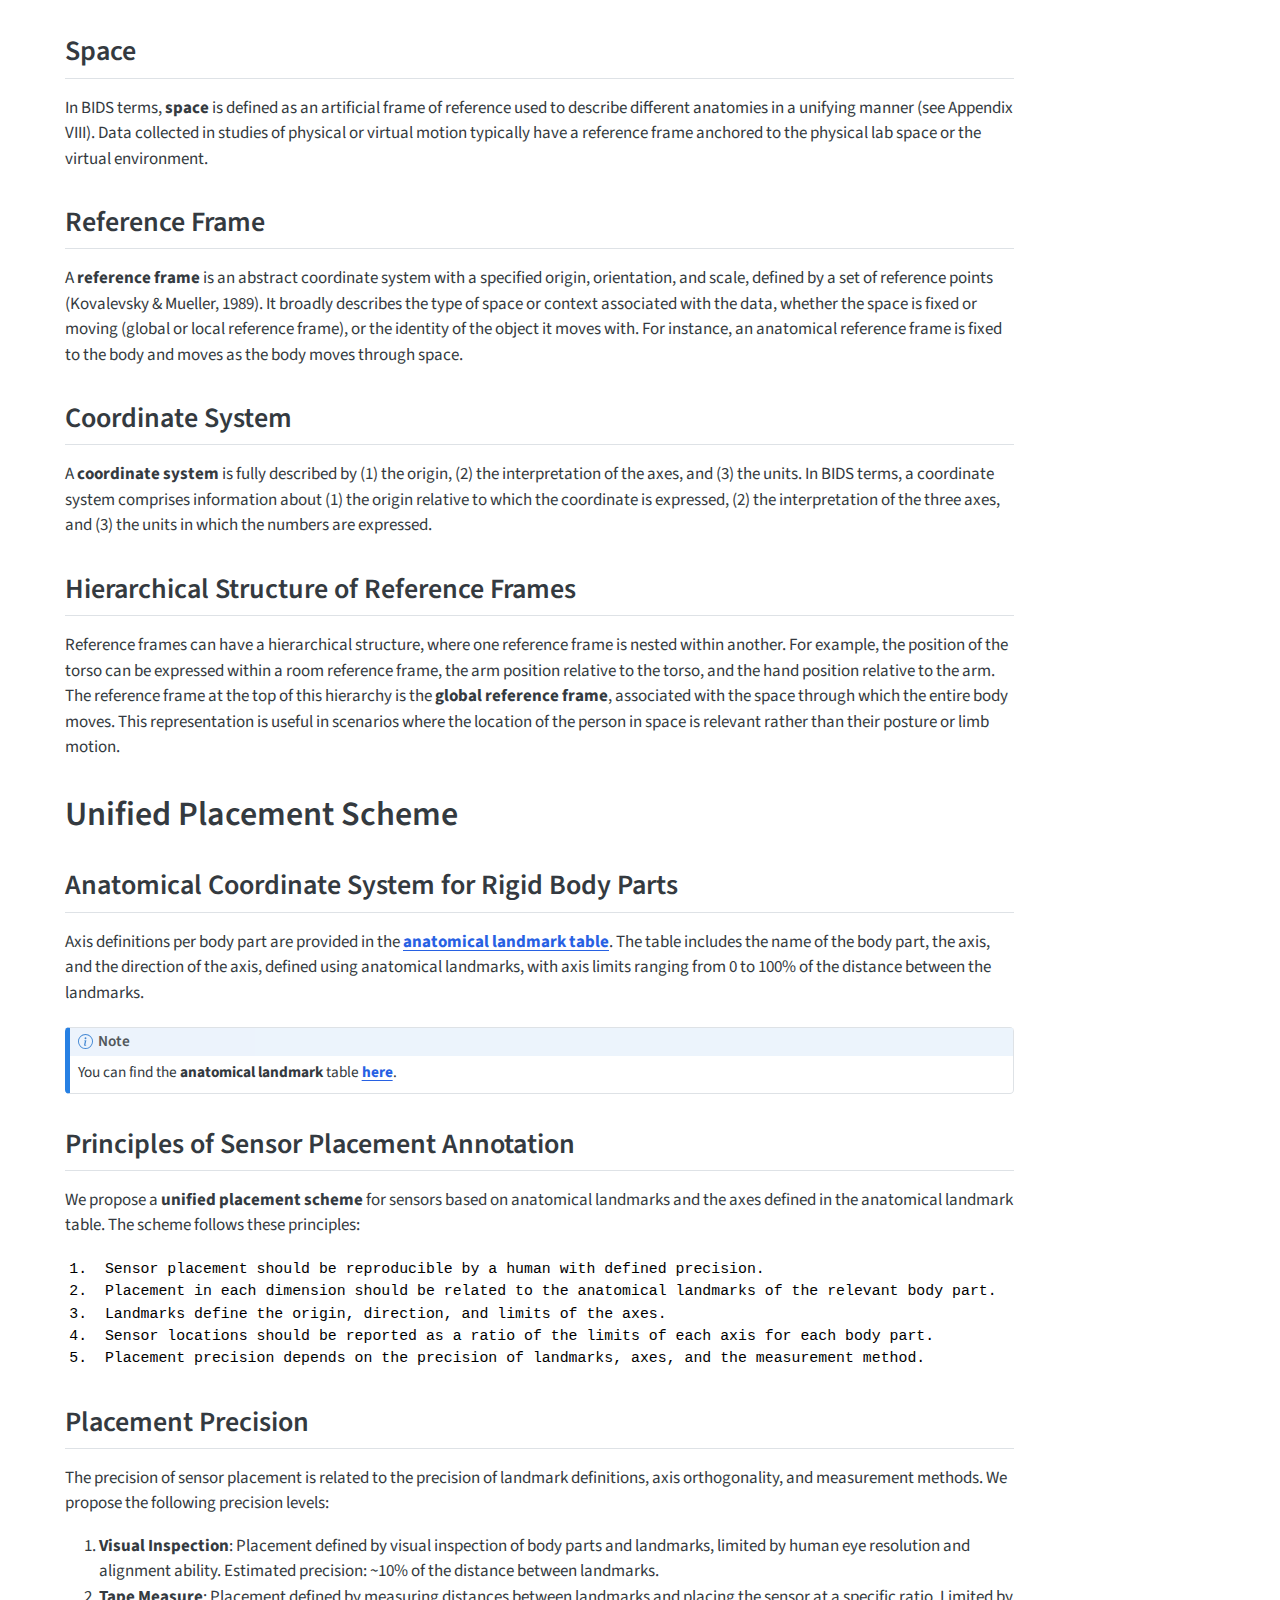
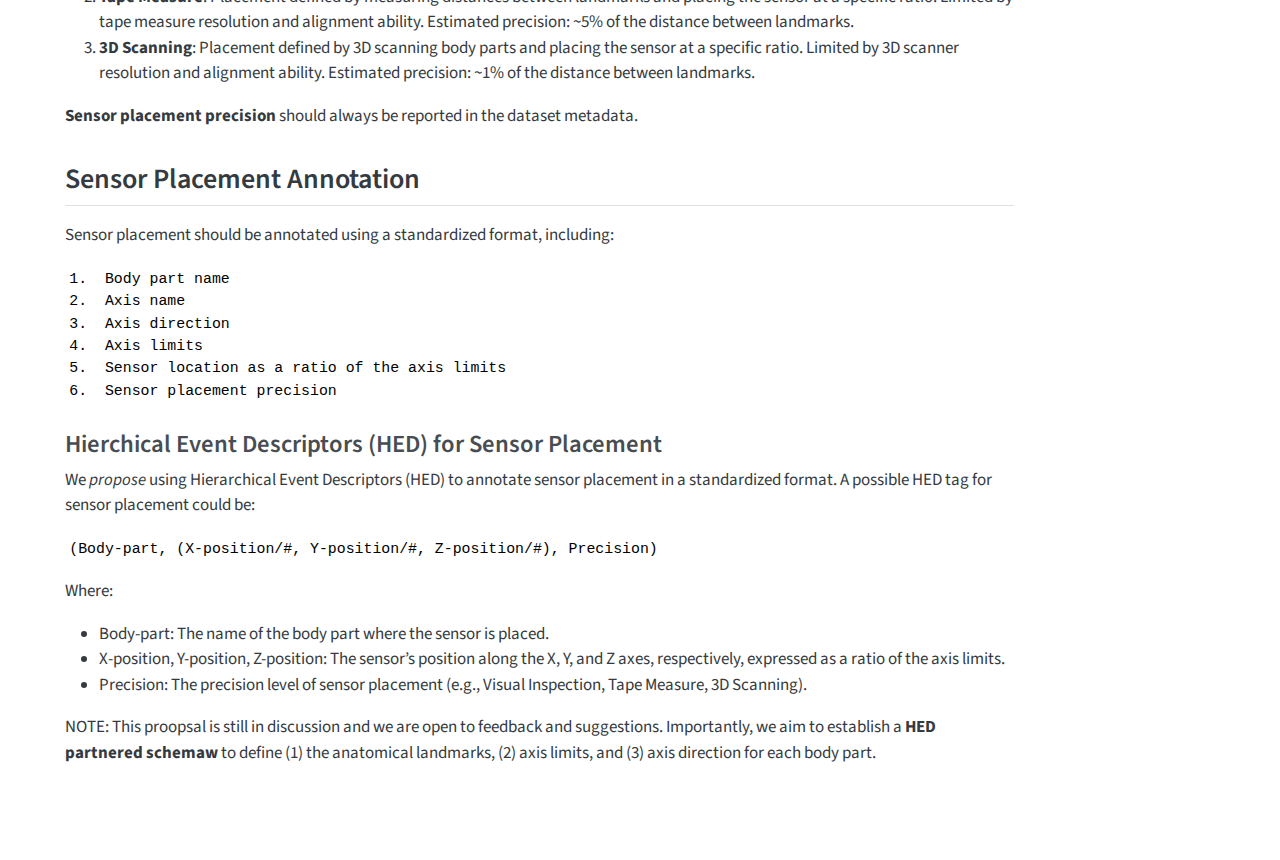
==== commit dab70e44: "Built site for gh-pages" ====
--- a/index.html
+++ b/index.html
@@ -113,7 +113,6 @@
   <ul>
   <li><a href="#on-the-transferability-and-accessibility-of-human-movement-data" id="toc-on-the-transferability-and-accessibility-of-human-movement-data" class="nav-link active" data-scroll-target="#on-the-transferability-and-accessibility-of-human-movement-data">On the Transferability and Accessibility of Human Movement Data</a></li>
   <li><a href="#introduction" id="toc-introduction" class="nav-link" data-scroll-target="#introduction">Introduction</a></li>
-  <li><a href="#anatomical-landmarks" id="toc-anatomical-landmarks" class="nav-link" data-scroll-target="#anatomical-landmarks">Anatomical landmarks</a></li>
   <li><a href="#types-of-motion-capture" id="toc-types-of-motion-capture" class="nav-link" data-scroll-target="#types-of-motion-capture">Types of Motion Capture</a>
   <ul class="collapse">
   <li><a href="#optical-motion-capture-omc" id="toc-optical-motion-capture-omc" class="nav-link" data-scroll-target="#optical-motion-capture-omc">Optical Motion Capture (OMC)</a></li>
@@ -156,9 +155,45 @@
 <p>Each motion capture method has limitations, impacting the interpretability and transferability of data from one modality to another. To address these limitations, we propose a precise annotation of features affecting the quality of motion capture interpretation.</p>
 <p>In this manuscript, we will briefly describe the main features of each modality and introduce a set of definitions that we will use throughout. We finally propose a scheme for unified sensor placement annotation with quantifiable levels of precision. We try to align this scheme with the currently available standards for data sharing and annotation, namely the <strong><a href="https://bids.neuroimaging.io/">Brain Imaging Data Structure (BIDS)</a></strong> and the <strong><a href="https://www.hedtags.org/">Hierarchical Event Descriptors (HED)</a></strong>. See <a href="https://bids-specification.readthedocs.io/en/stable/modality-specific-files/motion.html">Motion-BIDS</a> and definition of body parts in <a href="https://www.hedtags.org/display_hed.html">HED schema browser</a> for relevant details.</p>
 </section>
-<section id="anatomical-landmarks" class="level1">
-<h1>Anatomical landmarks</h1>
-<p>We have defined a set of anatomical landmarks for each body part to ensure consistent sensor placement across different systems. These landmarks are used to define the axes of the coordinate system for each body part. The axes are defined as a percentage of the distance between the landmarks, allowing for consistent sensor placement across different body sizes. The landmarks are defined in the anatomical landmark table, which includes the name of the body part, the axis, and the direction of the axis, defined using anatomical landmarks, with axis limits ranging from 0 to 100% of the distance between the landmarks.</p>
+<section id="types-of-motion-capture" class="level1">
+<h1>Types of Motion Capture</h1>
+<section id="optical-motion-capture-omc" class="level2">
+<h2 class="anchored" data-anchor-id="optical-motion-capture-omc">Optical Motion Capture (OMC)</h2>
+<p><strong>Optical Motion Capture (OMC)</strong> systems utilize multiple cameras to track the movement of reflective markers placed on a subject’s body or objects. These markers reflect light emitted by the cameras, allowing the system to triangulate their positions in three-dimensional space. The cameras record the positions of these markers at high frame rates, capturing data on <strong>marker positions (POS)</strong> and, optionally, <strong>orientation (ORNT)</strong>. Additionally, <strong>velocity (VEL)</strong>, <strong>acceleration (ACCEL)</strong>, and <strong>angular acceleration (ANGACCEL)</strong> data can be derived from the marker positions over time. <strong>Marker placement</strong> should define the type, size, and shape of markers, along with their specific placement on anatomical landmarks, such as joints and limb segments.</p>
+</section>
+<section id="inertial-measurement-units-imus" class="level2">
+<h2 class="anchored" data-anchor-id="inertial-measurement-units-imus">Inertial Measurement Units (IMUs)</h2>
+<p><strong>Inertial Measurement Units (IMUs)</strong> consist of small sensors, including accelerometers, gyroscopes, and sometimes magnetometers, attached to a subject’s body. IMUs measure changes in <strong>acceleration (ACCEL)</strong>, <strong>angular acceleration (ANGACCEL)</strong>, <strong>velocity (VEL)</strong>, and <strong>orientation (ORNT)</strong>. They are compact and versatile, making them suitable for wearable applications like sports performance analysis and motion tracking in remote or outdoor environments. <strong>Positioning of the IMU</strong> on the body should include details about the location and orientation, typically described using text and photographs or diagrams showing the sensor’s orientation relative to the body part it is attached to.</p>
+</section>
+<section id="markerless-motion-capture" class="level2">
+<h2 class="anchored" data-anchor-id="markerless-motion-capture">Markerless Motion Capture</h2>
+<p><strong>Markerless Motion Capture</strong> systems use algorithms to track a subject’s movements without physical markers. Cameras capture video footage, which software processes to extract data on <strong>position (POS)</strong>, <strong>orientation (ORNT)</strong>, and sometimes <strong>velocity (VEL)</strong> and <strong>acceleration (ACCEL)</strong>. Markerless motion capture is non-invasive and captures natural movement, making it popular in entertainment, biomechanics, and human-computer interaction. The tracked points’ definition is often software-specific, depending on which points the software allows to be tracked.</p>
+</section>
+</section>
+<section id="definitions" class="level1">
+<h1>Definitions</h1>
+<section id="space" class="level2">
+<h2 class="anchored" data-anchor-id="space">Space</h2>
+<p>In BIDS terms, <strong>space</strong> is defined as an artificial frame of reference used to describe different anatomies in a unifying manner (see Appendix VIII). Data collected in studies of physical or virtual motion typically have a reference frame anchored to the physical lab space or the virtual environment.</p>
+</section>
+<section id="reference-frame" class="level2">
+<h2 class="anchored" data-anchor-id="reference-frame">Reference Frame</h2>
+<p>A <strong>reference frame</strong> is an abstract coordinate system with a specified origin, orientation, and scale, defined by a set of reference points (Kovalevsky &amp; Mueller, 1989). It broadly describes the type of space or context associated with the data, whether the space is fixed or moving (global or local reference frame), or the identity of the object it moves with. For instance, an anatomical reference frame is fixed to the body and moves as the body moves through space.</p>
+</section>
+<section id="coordinate-system" class="level2">
+<h2 class="anchored" data-anchor-id="coordinate-system">Coordinate System</h2>
+<p>A <strong>coordinate system</strong> is fully described by (1) the origin, (2) the interpretation of the axes, and (3) the units. In BIDS terms, a coordinate system comprises information about (1) the origin relative to which the coordinate is expressed, (2) the interpretation of the three axes, and (3) the units in which the numbers are expressed.</p>
+</section>
+<section id="hierarchical-structure-of-reference-frames" class="level2">
+<h2 class="anchored" data-anchor-id="hierarchical-structure-of-reference-frames">Hierarchical Structure of Reference Frames</h2>
+<p>Reference frames can have a hierarchical structure, where one reference frame is nested within another. For example, the position of the torso can be expressed within a room reference frame, the arm position relative to the torso, and the hand position relative to the arm. The reference frame at the top of this hierarchy is the <strong>global reference frame</strong>, associated with the space through which the entire body moves. This representation is useful in scenarios where the location of the person in space is relevant rather than their posture or limb motion.</p>
+</section>
+</section>
+<section id="unified-placement-scheme" class="level1">
+<h1>Unified Placement Scheme</h1>
+<section id="anatomical-coordinate-system-for-rigid-body-parts" class="level2">
+<h2 class="anchored" data-anchor-id="anatomical-coordinate-system-for-rigid-body-parts">Anatomical Coordinate System for Rigid Body Parts</h2>
+<p>Axis definitions per body part are provided in the <strong><a href="./anatomical_table.html">anatomical landmark table</a></strong>. The table includes the name of the body part, the axis, and the direction of the axis, defined using anatomical landmarks, with axis limits ranging from 0 to 100% of the distance between the landmarks.</p>
 <div class="callout callout-style-default callout-note callout-titled">
 <div class="callout-header d-flex align-content-center">
 <div class="callout-icon-container">
@@ -172,46 +207,6 @@
 <p>You can find the <strong>anatomical landmark</strong> table <strong><a href="./anatomical_table.html">here</a></strong>.</p>
 </div>
 </div>
-</section>
-<section id="types-of-motion-capture" class="level1">
-<h1>Types of Motion Capture</h1>
-<section id="optical-motion-capture-omc" class="level2">
-<h2 class="anchored" data-anchor-id="optical-motion-capture-omc">Optical Motion Capture (OMC)</h2>
-<p><strong>Optical Motion Capture (OMC)</strong> systems utilize multiple cameras to track the movement of reflective markers placed on a subject’s body or objects. These markers reflect light emitted by the cameras, allowing the system to triangulate their positions in three-dimensional space. The cameras record the positions of these markers at high frame rates, capturing data on <strong>marker positions (POS)</strong> and, optionally, <strong>orientation (ORNT)</strong>. Additionally, <strong>velocity (VEL)</strong>, <strong>acceleration (ACCEL)</strong>, and <strong>angular acceleration (ANGACCEL)</strong> data can be derived from the marker positions over time. <strong>Marker placement</strong> should define the type, size, and shape of markers, along with their specific placement on anatomical landmarks, such as joints and limb segments.</p>
-</section>
-<section id="inertial-measurement-units-imus" class="level2">
-<h2 class="anchored" data-anchor-id="inertial-measurement-units-imus">Inertial Measurement Units (IMUs)</h2>
-<p><strong>Inertial Measurement Units (IMUs)</strong> consist of small sensors, including accelerometers, gyroscopes, and sometimes magnetometers, attached to a subject’s body. IMUs measure changes in <strong>acceleration (ACCEL)</strong>, <strong>angular acceleration (ANGACCEL)</strong>, <strong>velocity (VEL)</strong>, and <strong>orientation (ORNT)</strong>. They are compact and versatile, making them suitable for wearable applications like sports performance analysis and motion tracking in remote or outdoor environments. <strong>Positioning of the IMU</strong> on the body should include details about the location and orientation, typically described using text and photographs or diagrams showing the sensor’s orientation relative to the body part it is attached to.</p>
-</section>
-<section id="markerless-motion-capture" class="level2">
-<h2 class="anchored" data-anchor-id="markerless-motion-capture">Markerless Motion Capture</h2>
-<p><strong>Markerless Motion Capture</strong> systems use algorithms to track a subject’s movements without physical markers. Cameras capture video footage, which software processes to extract data on <strong>position (POS)</strong>, <strong>orientation (ORNT)</strong>, and sometimes <strong>velocity (VEL)</strong> and <strong>acceleration (ACCEL)</strong>. Markerless motion capture is non-invasive and captures natural movement, making it popular in entertainment, biomechanics, and human-computer interaction. The tracked points’ definition is often software-specific, depending on which points the software allows to be tracked.</p>
-</section>
-</section>
-<section id="definitions" class="level1">
-<h1>Definitions</h1>
-<section id="space" class="level2">
-<h2 class="anchored" data-anchor-id="space">Space</h2>
-<p>In BIDS terms, <strong>space</strong> is defined as an artificial frame of reference used to describe different anatomies in a unifying manner (see Appendix VIII). Data collected in studies of physical or virtual motion typically have a reference frame anchored to the physical lab space or the virtual environment.</p>
-</section>
-<section id="reference-frame" class="level2">
-<h2 class="anchored" data-anchor-id="reference-frame">Reference Frame</h2>
-<p>A <strong>reference frame</strong> is an abstract coordinate system with a specified origin, orientation, and scale, defined by a set of reference points (Kovalevsky &amp; Mueller, 1989). It broadly describes the type of space or context associated with the data, whether the space is fixed or moving (global or local reference frame), or the identity of the object it moves with. For instance, an anatomical reference frame is fixed to the body and moves as the body moves through space.</p>
-</section>
-<section id="coordinate-system" class="level2">
-<h2 class="anchored" data-anchor-id="coordinate-system">Coordinate System</h2>
-<p>A <strong>coordinate system</strong> is fully described by (1) the origin, (2) the interpretation of the axes, and (3) the units. In BIDS terms, a coordinate system comprises information about (1) the origin relative to which the coordinate is expressed, (2) the interpretation of the three axes, and (3) the units in which the numbers are expressed.</p>
-</section>
-<section id="hierarchical-structure-of-reference-frames" class="level2">
-<h2 class="anchored" data-anchor-id="hierarchical-structure-of-reference-frames">Hierarchical Structure of Reference Frames</h2>
-<p>Reference frames can have a hierarchical structure, where one reference frame is nested within another. For example, the position of the torso can be expressed within a room reference frame, the arm position relative to the torso, and the hand position relative to the arm. The reference frame at the top of this hierarchy is the <strong>global reference frame</strong>, associated with the space through which the entire body moves. This representation is useful in scenarios where the location of the person in space is relevant rather than their posture or limb motion.</p>
-</section>
-</section>
-<section id="unified-placement-scheme" class="level1">
-<h1>Unified Placement Scheme</h1>
-<section id="anatomical-coordinate-system-for-rigid-body-parts" class="level2">
-<h2 class="anchored" data-anchor-id="anatomical-coordinate-system-for-rigid-body-parts">Anatomical Coordinate System for Rigid Body Parts</h2>
-<p>Axis definitions per body part are provided in the anatomical <strong><a href="./anatomical_table.html">landmark table</a></strong>. The table includes the name of the body part, the axis, and the direction of the axis, defined using anatomical landmarks, with axis limits ranging from 0 to 100% of the distance between the landmarks.</p>
 </section>
 <section id="principles-of-sensor-placement-annotation" class="level2">
 <h2 class="anchored" data-anchor-id="principles-of-sensor-placement-annotation">Principles of Sensor Placement Annotation</h2>
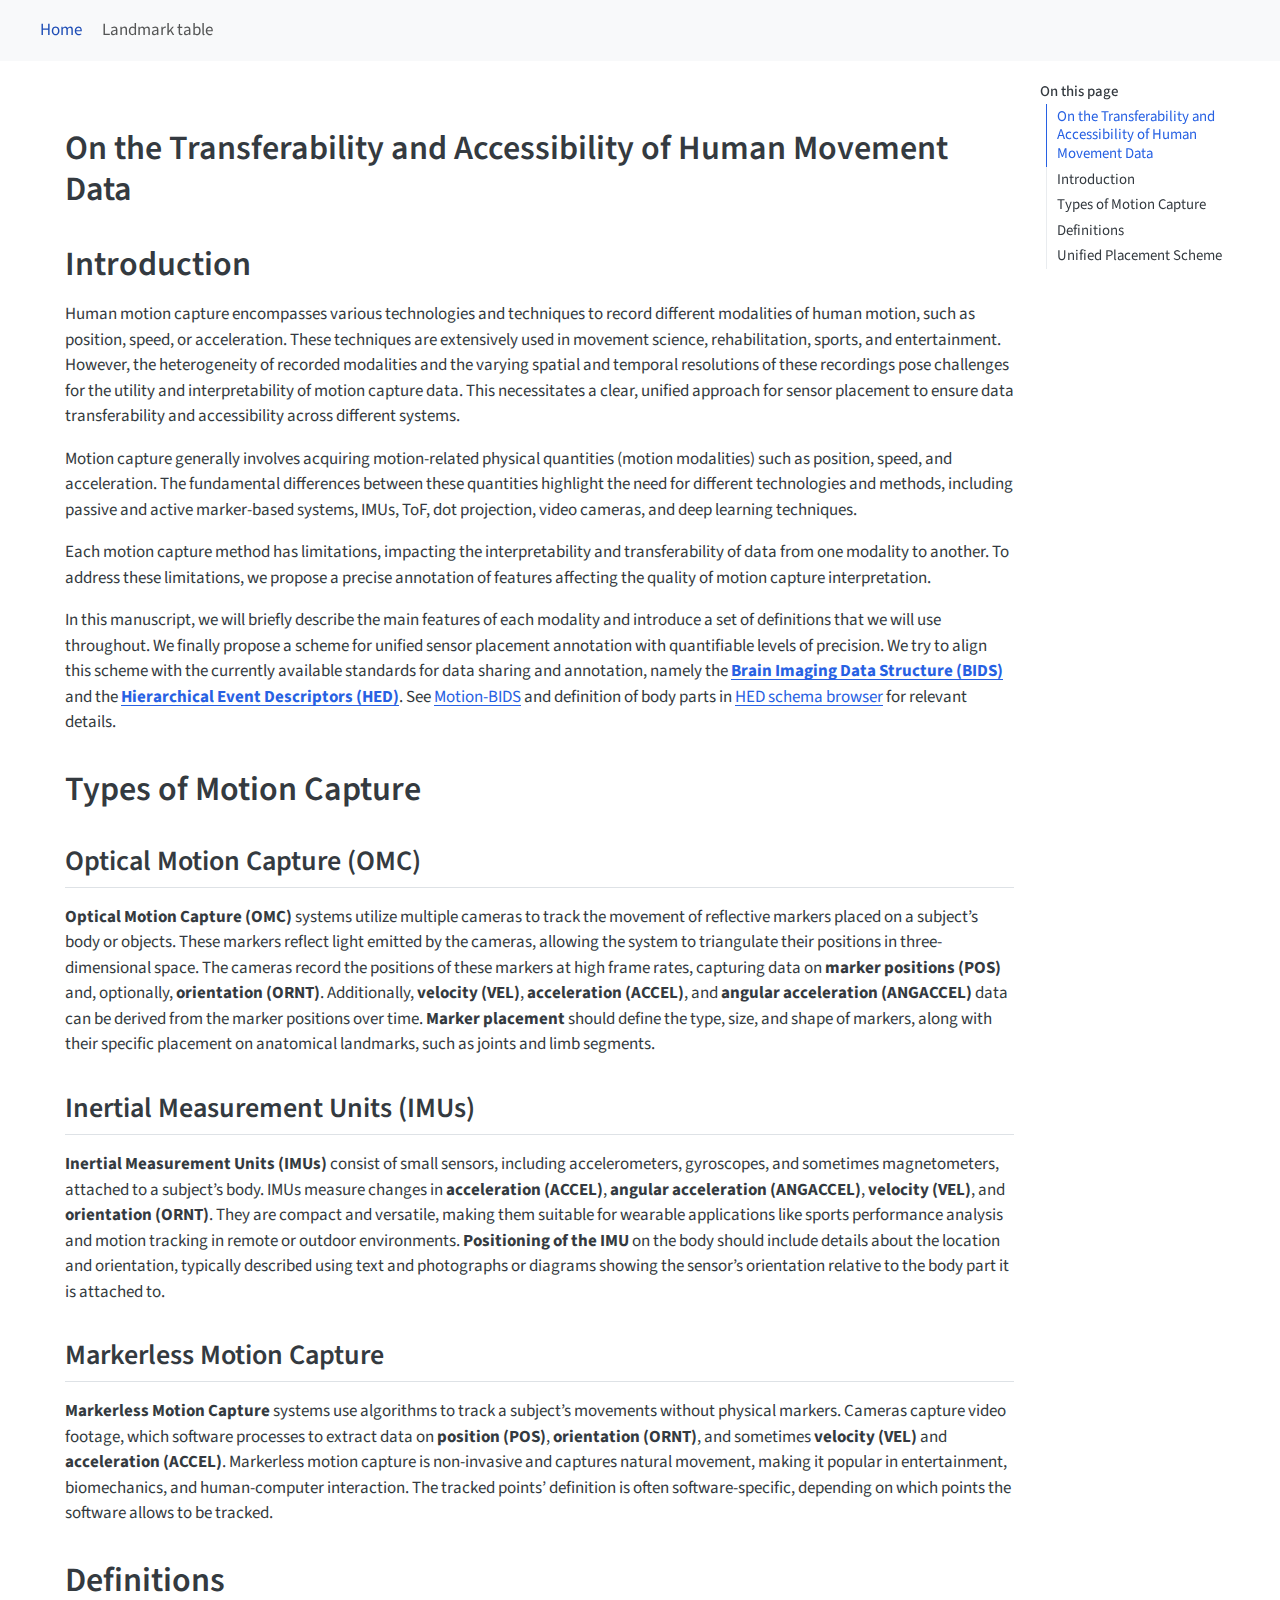
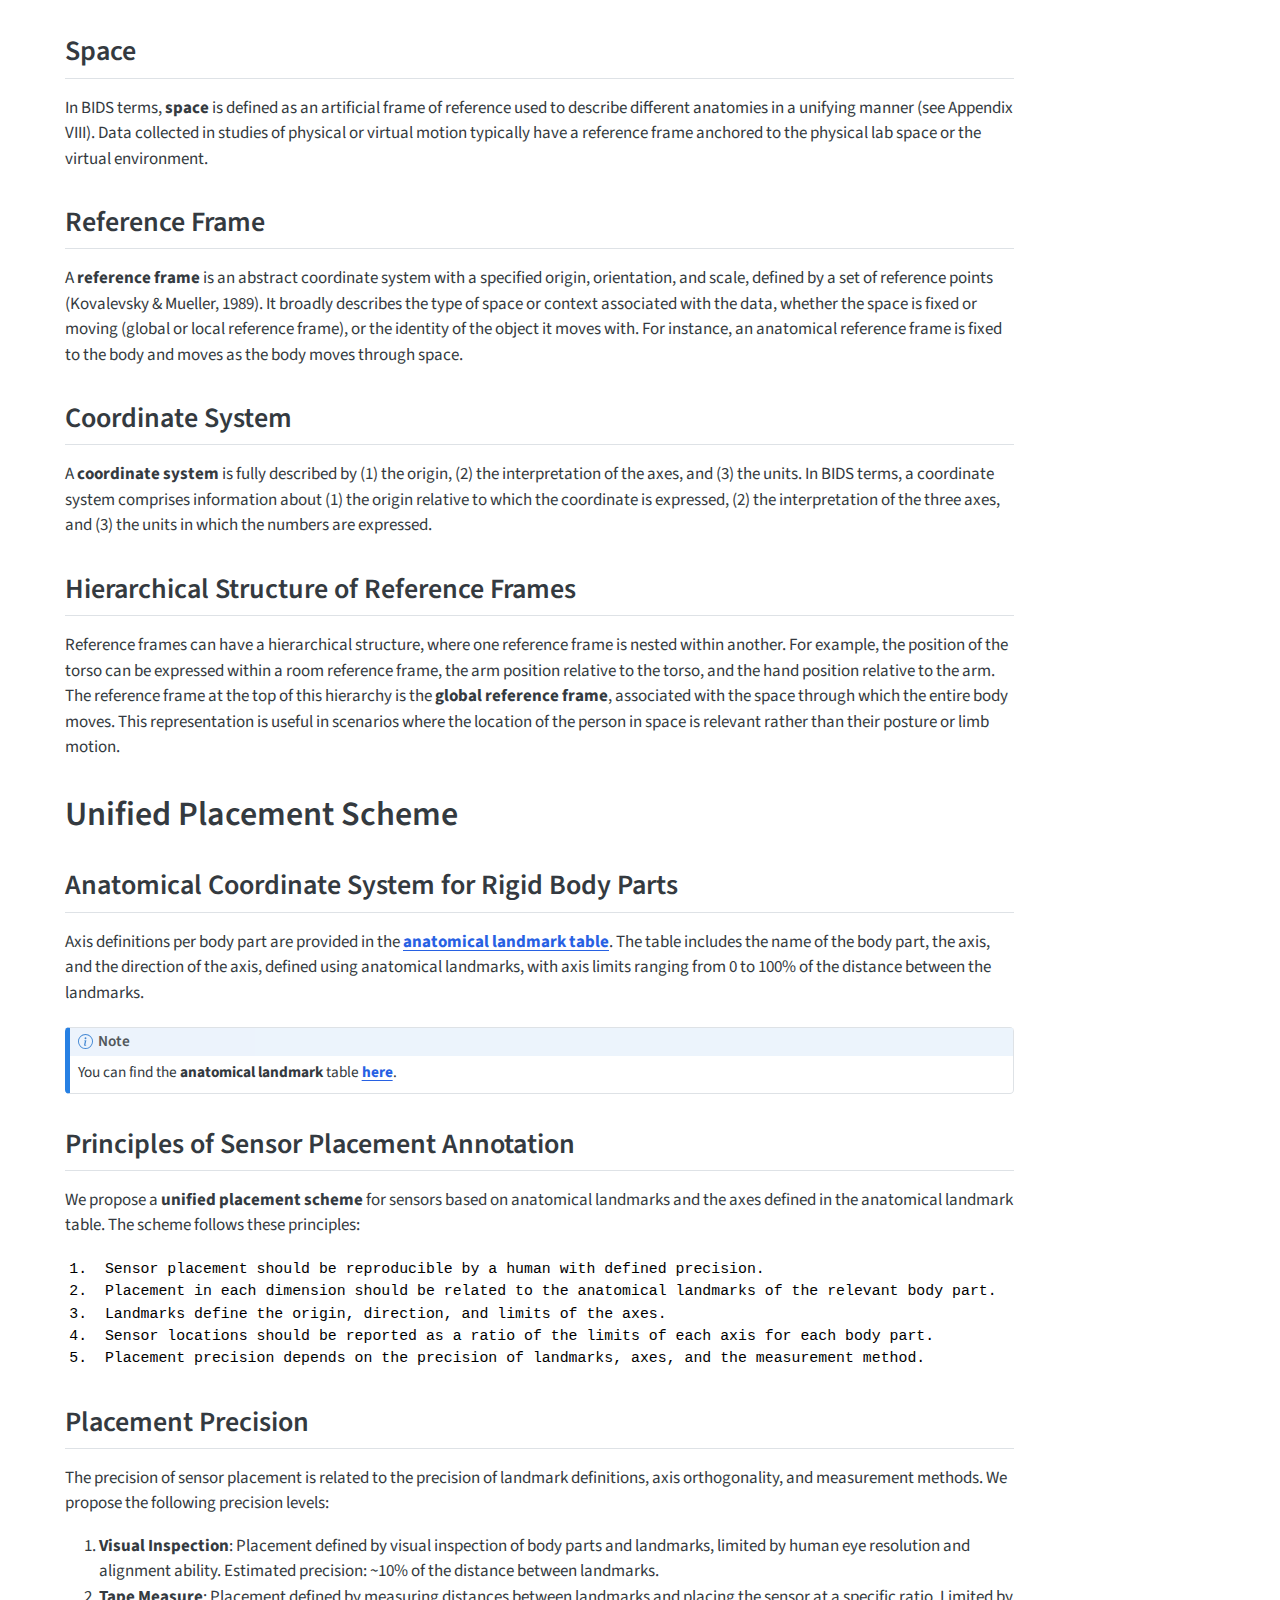
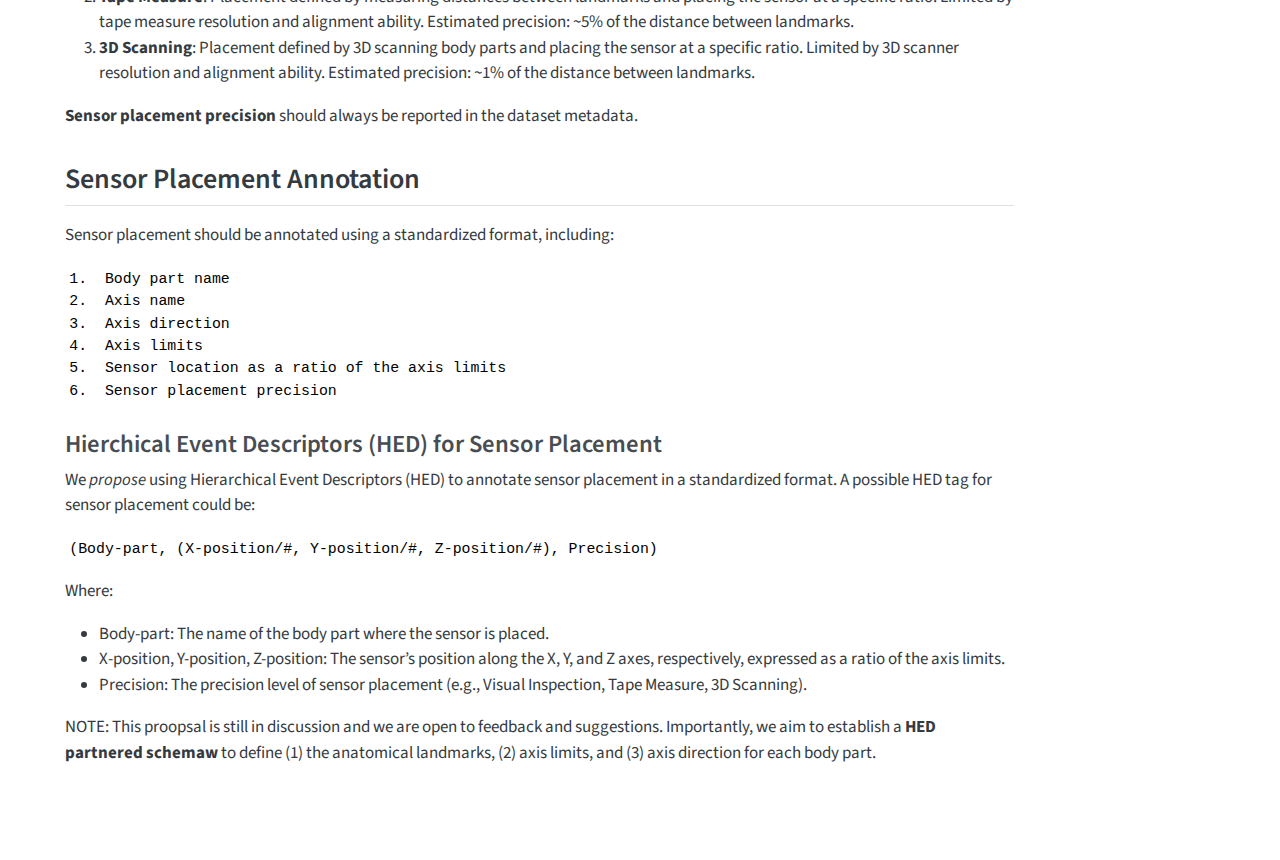
==== commit fd0de794: "Built site for gh-pages" ====
--- a/index.html
+++ b/index.html
@@ -90,10 +90,6 @@
   <li class="nav-item">
     <a class="nav-link" href="./anatomical_table.html"> 
 <span class="menu-text">Landmark table</span></a>
-  </li>  
-  <li class="nav-item">
-    <a class="nav-link" href="./authors.html"> 
-<span class="menu-text">Authors</span></a>
   </li>  
 </ul>
           </div> <!-- /navcollapse -->
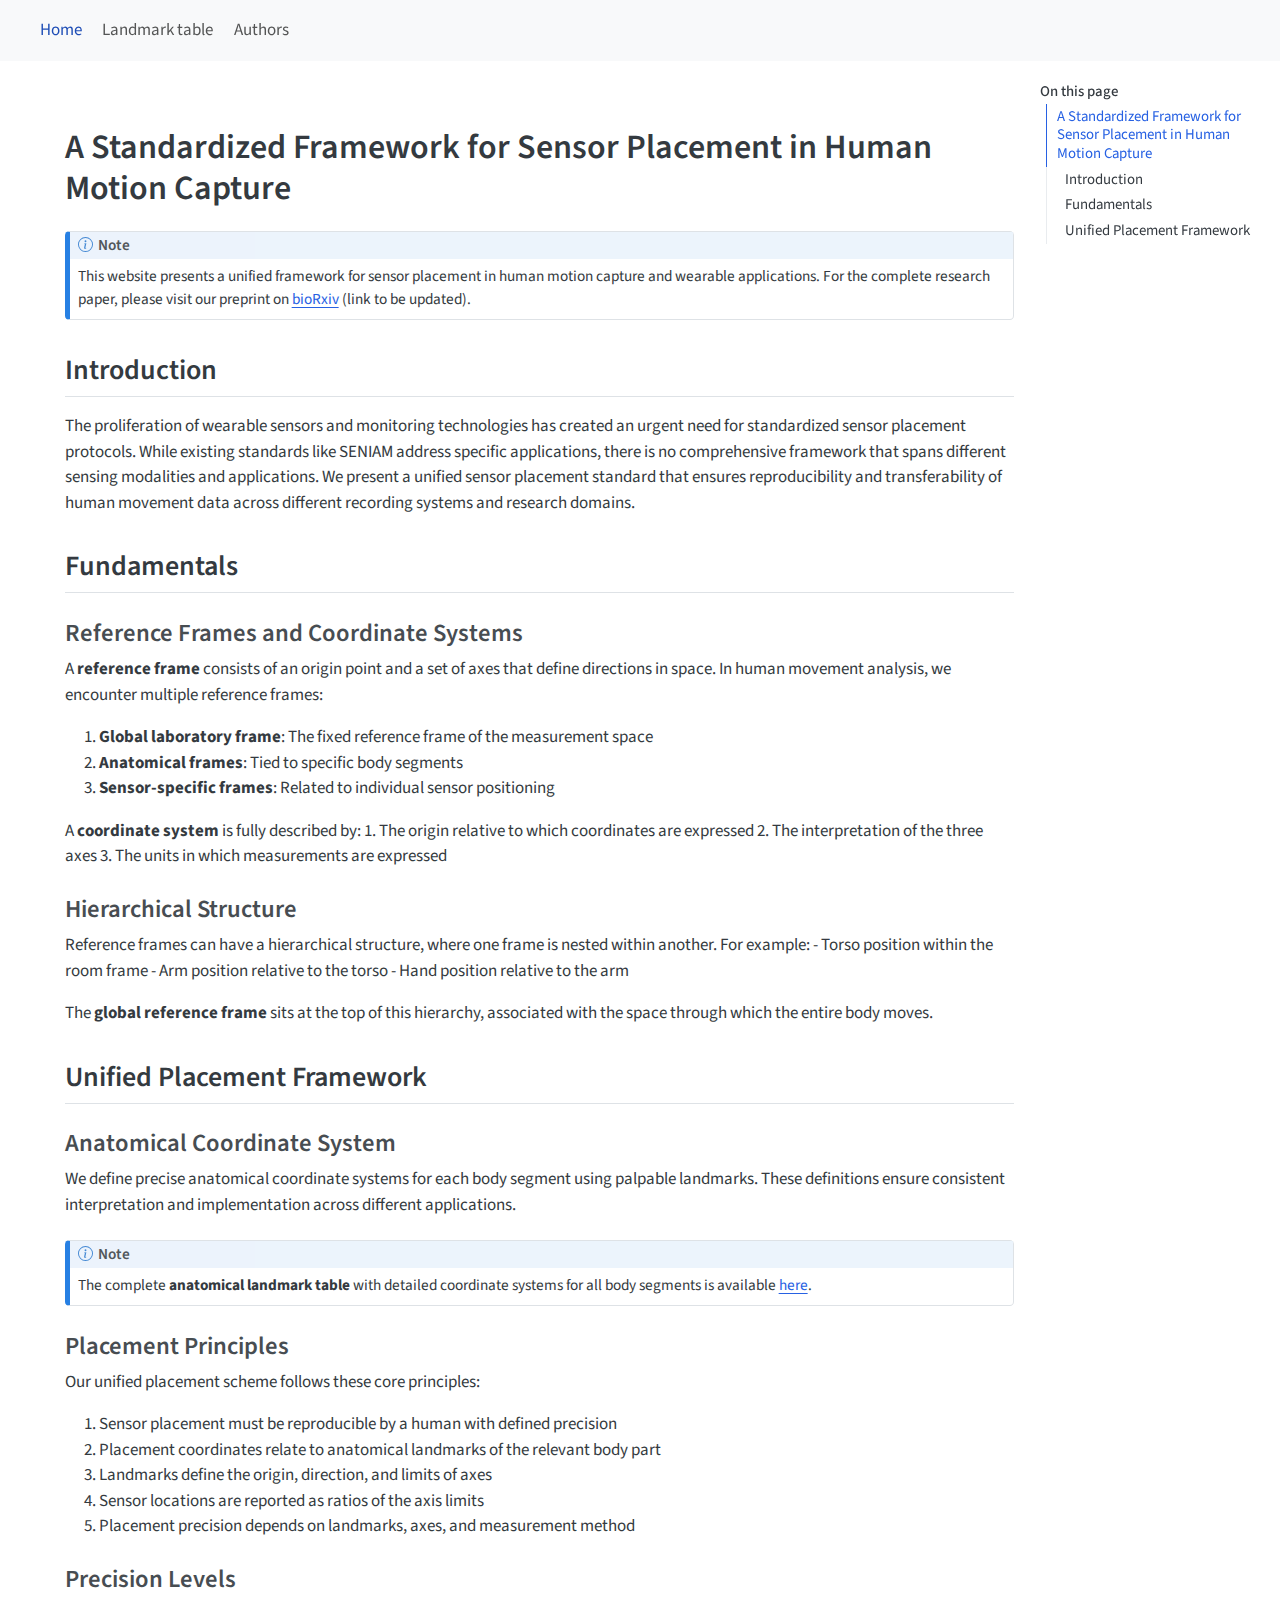
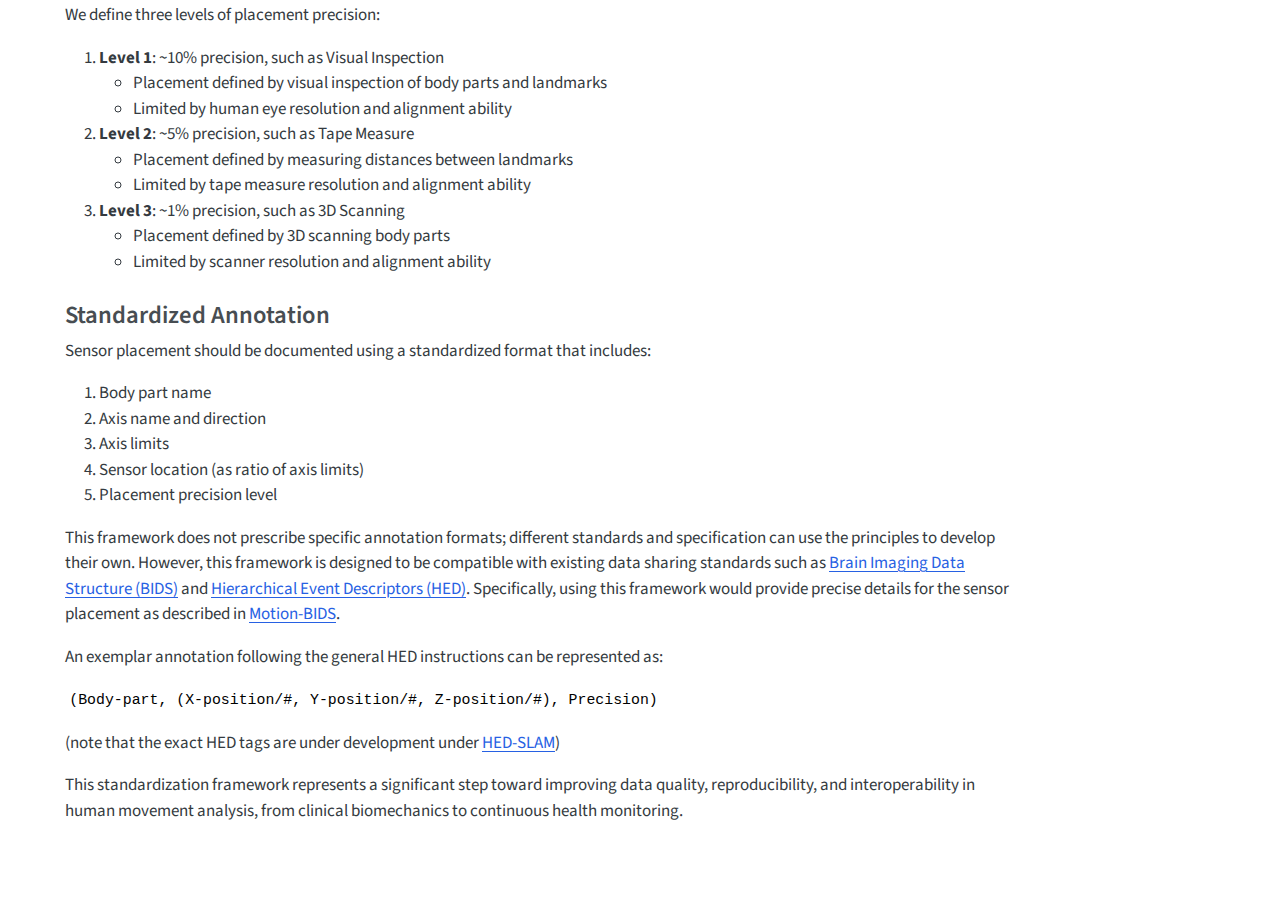
==== commit 7f176e4d: "Built site for gh-pages" ====
--- a/index.html
+++ b/index.html
@@ -2,7 +2,7 @@
 <html xmlns="http://www.w3.org/1999/xhtml" lang="en" xml:lang="en"><head>
 
 <meta charset="utf-8">
-<meta name="generator" content="quarto-1.5.57">
+<meta name="generator" content="quarto-1.6.39">
 
 <meta name="viewport" content="width=device-width, initial-scale=1.0, user-scalable=yes">
 
@@ -35,10 +35,10 @@
 <script src="site_libs/quarto-html/tippy.umd.min.js"></script>
 <script src="site_libs/quarto-html/anchor.min.js"></script>
 <link href="site_libs/quarto-html/tippy.css" rel="stylesheet">
-<link href="site_libs/quarto-html/quarto-syntax-highlighting.css" rel="stylesheet" id="quarto-text-highlighting-styles">
+<link href="site_libs/quarto-html/quarto-syntax-highlighting-e26003cea8cd680ca0c55a263523d882.css" rel="stylesheet" id="quarto-text-highlighting-styles">
 <script src="site_libs/bootstrap/bootstrap.min.js"></script>
 <link href="site_libs/bootstrap/bootstrap-icons.css" rel="stylesheet">
-<link href="site_libs/bootstrap/bootstrap.min.css" rel="stylesheet" id="quarto-bootstrap" data-mode="light">
+<link href="site_libs/bootstrap/bootstrap-b26ae992a7951e3cccb117c0b7b1c5e5.min.css" rel="stylesheet" append-hash="true" id="quarto-bootstrap" data-mode="light">
 <script id="quarto-search-options" type="application/json">{
   "location": "navbar",
   "copy-button": false,
@@ -91,6 +91,10 @@
     <a class="nav-link" href="./anatomical_table.html"> 
 <span class="menu-text">Landmark table</span></a>
   </li>  
+  <li class="nav-item">
+    <a class="nav-link" href="./authors.html"> 
+<span class="menu-text">Authors</span></a>
+  </li>  
 </ul>
           </div> <!-- /navcollapse -->
             <div class="quarto-navbar-tools">
@@ -107,89 +111,33 @@
     <h2 id="toc-title">On this page</h2>
    
   <ul>
-  <li><a href="#on-the-transferability-and-accessibility-of-human-movement-data" id="toc-on-the-transferability-and-accessibility-of-human-movement-data" class="nav-link active" data-scroll-target="#on-the-transferability-and-accessibility-of-human-movement-data">On the Transferability and Accessibility of Human Movement Data</a></li>
+  <li><a href="#a-standardized-framework-for-sensor-placement-in-human-motion-capture" id="toc-a-standardized-framework-for-sensor-placement-in-human-motion-capture" class="nav-link active" data-scroll-target="#a-standardized-framework-for-sensor-placement-in-human-motion-capture">A Standardized Framework for Sensor Placement in Human Motion Capture</a>
+  <ul class="collapse">
   <li><a href="#introduction" id="toc-introduction" class="nav-link" data-scroll-target="#introduction">Introduction</a></li>
-  <li><a href="#types-of-motion-capture" id="toc-types-of-motion-capture" class="nav-link" data-scroll-target="#types-of-motion-capture">Types of Motion Capture</a>
+  <li><a href="#fundamentals" id="toc-fundamentals" class="nav-link" data-scroll-target="#fundamentals">Fundamentals</a>
   <ul class="collapse">
-  <li><a href="#optical-motion-capture-omc" id="toc-optical-motion-capture-omc" class="nav-link" data-scroll-target="#optical-motion-capture-omc">Optical Motion Capture (OMC)</a></li>
-  <li><a href="#inertial-measurement-units-imus" id="toc-inertial-measurement-units-imus" class="nav-link" data-scroll-target="#inertial-measurement-units-imus">Inertial Measurement Units (IMUs)</a></li>
-  <li><a href="#markerless-motion-capture" id="toc-markerless-motion-capture" class="nav-link" data-scroll-target="#markerless-motion-capture">Markerless Motion Capture</a></li>
+  <li><a href="#reference-frames-and-coordinate-systems" id="toc-reference-frames-and-coordinate-systems" class="nav-link" data-scroll-target="#reference-frames-and-coordinate-systems">Reference Frames and Coordinate Systems</a></li>
+  <li><a href="#hierarchical-structure" id="toc-hierarchical-structure" class="nav-link" data-scroll-target="#hierarchical-structure">Hierarchical Structure</a></li>
   </ul></li>
-  <li><a href="#definitions" id="toc-definitions" class="nav-link" data-scroll-target="#definitions">Definitions</a>
+  <li><a href="#unified-placement-framework" id="toc-unified-placement-framework" class="nav-link" data-scroll-target="#unified-placement-framework">Unified Placement Framework</a>
   <ul class="collapse">
-  <li><a href="#space" id="toc-space" class="nav-link" data-scroll-target="#space">Space</a></li>
-  <li><a href="#reference-frame" id="toc-reference-frame" class="nav-link" data-scroll-target="#reference-frame">Reference Frame</a></li>
-  <li><a href="#coordinate-system" id="toc-coordinate-system" class="nav-link" data-scroll-target="#coordinate-system">Coordinate System</a></li>
-  <li><a href="#hierarchical-structure-of-reference-frames" id="toc-hierarchical-structure-of-reference-frames" class="nav-link" data-scroll-target="#hierarchical-structure-of-reference-frames">Hierarchical Structure of Reference Frames</a></li>
-  </ul></li>
-  <li><a href="#unified-placement-scheme" id="toc-unified-placement-scheme" class="nav-link" data-scroll-target="#unified-placement-scheme">Unified Placement Scheme</a>
-  <ul class="collapse">
-  <li><a href="#anatomical-coordinate-system-for-rigid-body-parts" id="toc-anatomical-coordinate-system-for-rigid-body-parts" class="nav-link" data-scroll-target="#anatomical-coordinate-system-for-rigid-body-parts">Anatomical Coordinate System for Rigid Body Parts</a></li>
-  <li><a href="#principles-of-sensor-placement-annotation" id="toc-principles-of-sensor-placement-annotation" class="nav-link" data-scroll-target="#principles-of-sensor-placement-annotation">Principles of Sensor Placement Annotation</a></li>
-  <li><a href="#placement-precision" id="toc-placement-precision" class="nav-link" data-scroll-target="#placement-precision">Placement Precision</a></li>
-  <li><a href="#sensor-placement-annotation" id="toc-sensor-placement-annotation" class="nav-link" data-scroll-target="#sensor-placement-annotation">Sensor Placement Annotation</a>
-  <ul class="collapse">
-  <li><a href="#hierchical-event-descriptors-hed-for-sensor-placement" id="toc-hierchical-event-descriptors-hed-for-sensor-placement" class="nav-link" data-scroll-target="#hierchical-event-descriptors-hed-for-sensor-placement">Hierchical Event Descriptors (HED) for Sensor Placement</a></li>
+  <li><a href="#anatomical-coordinate-system" id="toc-anatomical-coordinate-system" class="nav-link" data-scroll-target="#anatomical-coordinate-system">Anatomical Coordinate System</a></li>
+  <li><a href="#placement-principles" id="toc-placement-principles" class="nav-link" data-scroll-target="#placement-principles">Placement Principles</a></li>
+  <li><a href="#precision-levels" id="toc-precision-levels" class="nav-link" data-scroll-target="#precision-levels">Precision Levels</a></li>
+  <li><a href="#standardized-annotation" id="toc-standardized-annotation" class="nav-link" data-scroll-target="#standardized-annotation">Standardized Annotation</a></li>
   </ul></li>
   </ul></li>
   </ul>
 </nav>
     </div>
 <!-- main -->
-<main class="content" id="quarto-document-content">
-
-
-
-
-<section id="on-the-transferability-and-accessibility-of-human-movement-data" class="level1">
-<h1>On the Transferability and Accessibility of Human Movement Data</h1>
-</section>
-<section id="introduction" class="level1">
-<h1>Introduction</h1>
-<p>Human motion capture encompasses various technologies and techniques to record different modalities of human motion, such as position, speed, or acceleration. These techniques are extensively used in movement science, rehabilitation, sports, and entertainment. However, the heterogeneity of recorded modalities and the varying spatial and temporal resolutions of these recordings pose challenges for the utility and interpretability of motion capture data. This necessitates a clear, unified approach for sensor placement to ensure data transferability and accessibility across different systems.</p>
-<p>Motion capture generally involves acquiring motion-related physical quantities (motion modalities) such as position, speed, and acceleration. The fundamental differences between these quantities highlight the need for different technologies and methods, including passive and active marker-based systems, IMUs, ToF, dot projection, video cameras, and deep learning techniques.</p>
-<p>Each motion capture method has limitations, impacting the interpretability and transferability of data from one modality to another. To address these limitations, we propose a precise annotation of features affecting the quality of motion capture interpretation.</p>
-<p>In this manuscript, we will briefly describe the main features of each modality and introduce a set of definitions that we will use throughout. We finally propose a scheme for unified sensor placement annotation with quantifiable levels of precision. We try to align this scheme with the currently available standards for data sharing and annotation, namely the <strong><a href="https://bids.neuroimaging.io/">Brain Imaging Data Structure (BIDS)</a></strong> and the <strong><a href="https://www.hedtags.org/">Hierarchical Event Descriptors (HED)</a></strong>. See <a href="https://bids-specification.readthedocs.io/en/stable/modality-specific-files/motion.html">Motion-BIDS</a> and definition of body parts in <a href="https://www.hedtags.org/display_hed.html">HED schema browser</a> for relevant details.</p>
-</section>
-<section id="types-of-motion-capture" class="level1">
-<h1>Types of Motion Capture</h1>
-<section id="optical-motion-capture-omc" class="level2">
-<h2 class="anchored" data-anchor-id="optical-motion-capture-omc">Optical Motion Capture (OMC)</h2>
-<p><strong>Optical Motion Capture (OMC)</strong> systems utilize multiple cameras to track the movement of reflective markers placed on a subject’s body or objects. These markers reflect light emitted by the cameras, allowing the system to triangulate their positions in three-dimensional space. The cameras record the positions of these markers at high frame rates, capturing data on <strong>marker positions (POS)</strong> and, optionally, <strong>orientation (ORNT)</strong>. Additionally, <strong>velocity (VEL)</strong>, <strong>acceleration (ACCEL)</strong>, and <strong>angular acceleration (ANGACCEL)</strong> data can be derived from the marker positions over time. <strong>Marker placement</strong> should define the type, size, and shape of markers, along with their specific placement on anatomical landmarks, such as joints and limb segments.</p>
-</section>
-<section id="inertial-measurement-units-imus" class="level2">
-<h2 class="anchored" data-anchor-id="inertial-measurement-units-imus">Inertial Measurement Units (IMUs)</h2>
-<p><strong>Inertial Measurement Units (IMUs)</strong> consist of small sensors, including accelerometers, gyroscopes, and sometimes magnetometers, attached to a subject’s body. IMUs measure changes in <strong>acceleration (ACCEL)</strong>, <strong>angular acceleration (ANGACCEL)</strong>, <strong>velocity (VEL)</strong>, and <strong>orientation (ORNT)</strong>. They are compact and versatile, making them suitable for wearable applications like sports performance analysis and motion tracking in remote or outdoor environments. <strong>Positioning of the IMU</strong> on the body should include details about the location and orientation, typically described using text and photographs or diagrams showing the sensor’s orientation relative to the body part it is attached to.</p>
-</section>
-<section id="markerless-motion-capture" class="level2">
-<h2 class="anchored" data-anchor-id="markerless-motion-capture">Markerless Motion Capture</h2>
-<p><strong>Markerless Motion Capture</strong> systems use algorithms to track a subject’s movements without physical markers. Cameras capture video footage, which software processes to extract data on <strong>position (POS)</strong>, <strong>orientation (ORNT)</strong>, and sometimes <strong>velocity (VEL)</strong> and <strong>acceleration (ACCEL)</strong>. Markerless motion capture is non-invasive and captures natural movement, making it popular in entertainment, biomechanics, and human-computer interaction. The tracked points’ definition is often software-specific, depending on which points the software allows to be tracked.</p>
-</section>
-</section>
-<section id="definitions" class="level1">
-<h1>Definitions</h1>
-<section id="space" class="level2">
-<h2 class="anchored" data-anchor-id="space">Space</h2>
-<p>In BIDS terms, <strong>space</strong> is defined as an artificial frame of reference used to describe different anatomies in a unifying manner (see Appendix VIII). Data collected in studies of physical or virtual motion typically have a reference frame anchored to the physical lab space or the virtual environment.</p>
-</section>
-<section id="reference-frame" class="level2">
-<h2 class="anchored" data-anchor-id="reference-frame">Reference Frame</h2>
-<p>A <strong>reference frame</strong> is an abstract coordinate system with a specified origin, orientation, and scale, defined by a set of reference points (Kovalevsky &amp; Mueller, 1989). It broadly describes the type of space or context associated with the data, whether the space is fixed or moving (global or local reference frame), or the identity of the object it moves with. For instance, an anatomical reference frame is fixed to the body and moves as the body moves through space.</p>
-</section>
-<section id="coordinate-system" class="level2">
-<h2 class="anchored" data-anchor-id="coordinate-system">Coordinate System</h2>
-<p>A <strong>coordinate system</strong> is fully described by (1) the origin, (2) the interpretation of the axes, and (3) the units. In BIDS terms, a coordinate system comprises information about (1) the origin relative to which the coordinate is expressed, (2) the interpretation of the three axes, and (3) the units in which the numbers are expressed.</p>
-</section>
-<section id="hierarchical-structure-of-reference-frames" class="level2">
-<h2 class="anchored" data-anchor-id="hierarchical-structure-of-reference-frames">Hierarchical Structure of Reference Frames</h2>
-<p>Reference frames can have a hierarchical structure, where one reference frame is nested within another. For example, the position of the torso can be expressed within a room reference frame, the arm position relative to the torso, and the hand position relative to the arm. The reference frame at the top of this hierarchy is the <strong>global reference frame</strong>, associated with the space through which the entire body moves. This representation is useful in scenarios where the location of the person in space is relevant rather than their posture or limb motion.</p>
-</section>
-</section>
-<section id="unified-placement-scheme" class="level1">
-<h1>Unified Placement Scheme</h1>
-<section id="anatomical-coordinate-system-for-rigid-body-parts" class="level2">
-<h2 class="anchored" data-anchor-id="anatomical-coordinate-system-for-rigid-body-parts">Anatomical Coordinate System for Rigid Body Parts</h2>
-<p>Axis definitions per body part are provided in the <strong><a href="./anatomical_table.html">anatomical landmark table</a></strong>. The table includes the name of the body part, the axis, and the direction of the axis, defined using anatomical landmarks, with axis limits ranging from 0 to 100% of the distance between the landmarks.</p>
+<main class="content" id="quarto-document-content"><header id="title-block-header" class="quarto-title-block"></header>
+
+
+
+
+<section id="a-standardized-framework-for-sensor-placement-in-human-motion-capture" class="level1">
+<h1>A Standardized Framework for Sensor Placement in Human Motion Capture</h1>
 <div class="callout callout-style-default callout-note callout-titled">
 <div class="callout-header d-flex align-content-center">
 <div class="callout-icon-container">
@@ -200,49 +148,97 @@
 </div>
 </div>
 <div class="callout-body-container callout-body">
-<p>You can find the <strong>anatomical landmark</strong> table <strong><a href="./anatomical_table.html">here</a></strong>.</p>
-</div>
-</div>
-</section>
-<section id="principles-of-sensor-placement-annotation" class="level2">
-<h2 class="anchored" data-anchor-id="principles-of-sensor-placement-annotation">Principles of Sensor Placement Annotation</h2>
-<p>We propose a <strong>unified placement scheme</strong> for sensors based on anatomical landmarks and the axes defined in the anatomical landmark table. The scheme follows these principles:</p>
-<pre><code>1.  Sensor placement should be reproducible by a human with defined precision.
-2.  Placement in each dimension should be related to the anatomical landmarks of the relevant body part.
-3.  Landmarks define the origin, direction, and limits of the axes.
-4.  Sensor locations should be reported as a ratio of the limits of each axis for each body part.
-5.  Placement precision depends on the precision of landmarks, axes, and the measurement method.</code></pre>
-</section>
-<section id="placement-precision" class="level2">
-<h2 class="anchored" data-anchor-id="placement-precision">Placement Precision</h2>
-<p>The precision of sensor placement is related to the precision of landmark definitions, axis orthogonality, and measurement methods. We propose the following precision levels:</p>
+<p>This website presents a unified framework for sensor placement in human motion capture and wearable applications. For the complete research paper, please visit our preprint on <a href="https://www.biorxiv.org/">bioRxiv</a> (link to be updated).</p>
+</div>
+</div>
+<section id="introduction" class="level2">
+<h2 class="anchored" data-anchor-id="introduction">Introduction</h2>
+<p>The proliferation of wearable sensors and monitoring technologies has created an urgent need for standardized sensor placement protocols. While existing standards like SENIAM address specific applications, there is no comprehensive framework that spans different sensing modalities and applications. We present a unified sensor placement standard that ensures reproducibility and transferability of human movement data across different recording systems and research domains.</p>
+</section>
+<section id="fundamentals" class="level2">
+<h2 class="anchored" data-anchor-id="fundamentals">Fundamentals</h2>
+<section id="reference-frames-and-coordinate-systems" class="level3">
+<h3 class="anchored" data-anchor-id="reference-frames-and-coordinate-systems">Reference Frames and Coordinate Systems</h3>
+<p>A <strong>reference frame</strong> consists of an origin point and a set of axes that define directions in space. In human movement analysis, we encounter multiple reference frames:</p>
 <ol type="1">
-<li><strong>Visual Inspection</strong>: Placement defined by visual inspection of body parts and landmarks, limited by human eye resolution and alignment ability. Estimated precision: ~10% of the distance between landmarks.</li>
-<li><strong>Tape Measure</strong>: Placement defined by measuring distances between landmarks and placing the sensor at a specific ratio. Limited by tape measure resolution and alignment ability. Estimated precision: ~5% of the distance between landmarks.</li>
-<li><strong>3D Scanning</strong>: Placement defined by 3D scanning body parts and placing the sensor at a specific ratio. Limited by 3D scanner resolution and alignment ability. Estimated precision: ~1% of the distance between landmarks.</li>
+<li><strong>Global laboratory frame</strong>: The fixed reference frame of the measurement space</li>
+<li><strong>Anatomical frames</strong>: Tied to specific body segments</li>
+<li><strong>Sensor-specific frames</strong>: Related to individual sensor positioning</li>
 </ol>
-<p><strong>Sensor placement precision</strong> should always be reported in the dataset metadata.</p>
-</section>
-<section id="sensor-placement-annotation" class="level2">
-<h2 class="anchored" data-anchor-id="sensor-placement-annotation">Sensor Placement Annotation</h2>
-<p>Sensor placement should be annotated using a standardized format, including:</p>
-<pre><code>1.  Body part name
-2.  Axis name
-3.  Axis direction
-4.  Axis limits
-5.  Sensor location as a ratio of the axis limits
-6.  Sensor placement precision</code></pre>
-<section id="hierchical-event-descriptors-hed-for-sensor-placement" class="level3">
-<h3 class="anchored" data-anchor-id="hierchical-event-descriptors-hed-for-sensor-placement">Hierchical Event Descriptors (HED) for Sensor Placement</h3>
-<p>We <em>propose</em> using Hierarchical Event Descriptors (HED) to annotate sensor placement in a standardized format. A possible HED tag for sensor placement could be:</p>
+<p>A <strong>coordinate system</strong> is fully described by: 1. The origin relative to which coordinates are expressed 2. The interpretation of the three axes 3. The units in which measurements are expressed</p>
+</section>
+<section id="hierarchical-structure" class="level3">
+<h3 class="anchored" data-anchor-id="hierarchical-structure">Hierarchical Structure</h3>
+<p>Reference frames can have a hierarchical structure, where one frame is nested within another. For example: - Torso position within the room frame - Arm position relative to the torso - Hand position relative to the arm</p>
+<p>The <strong>global reference frame</strong> sits at the top of this hierarchy, associated with the space through which the entire body moves.</p>
+</section>
+</section>
+<section id="unified-placement-framework" class="level2">
+<h2 class="anchored" data-anchor-id="unified-placement-framework">Unified Placement Framework</h2>
+<section id="anatomical-coordinate-system" class="level3">
+<h3 class="anchored" data-anchor-id="anatomical-coordinate-system">Anatomical Coordinate System</h3>
+<p>We define precise anatomical coordinate systems for each body segment using palpable landmarks. These definitions ensure consistent interpretation and implementation across different applications.</p>
+<div class="callout callout-style-default callout-note callout-titled">
+<div class="callout-header d-flex align-content-center">
+<div class="callout-icon-container">
+<i class="callout-icon"></i>
+</div>
+<div class="callout-title-container flex-fill">
+Note
+</div>
+</div>
+<div class="callout-body-container callout-body">
+<p>The complete <strong>anatomical landmark table</strong> with detailed coordinate systems for all body segments is available <a href="./anatomical_table.html">here</a>.</p>
+</div>
+</div>
+</section>
+<section id="placement-principles" class="level3">
+<h3 class="anchored" data-anchor-id="placement-principles">Placement Principles</h3>
+<p>Our unified placement scheme follows these core principles:</p>
+<ol type="1">
+<li>Sensor placement must be reproducible by a human with defined precision</li>
+<li>Placement coordinates relate to anatomical landmarks of the relevant body part</li>
+<li>Landmarks define the origin, direction, and limits of axes</li>
+<li>Sensor locations are reported as ratios of the axis limits</li>
+<li>Placement precision depends on landmarks, axes, and measurement method</li>
+</ol>
+</section>
+<section id="precision-levels" class="level3">
+<h3 class="anchored" data-anchor-id="precision-levels">Precision Levels</h3>
+<p>We define three levels of placement precision:</p>
+<ol type="1">
+<li><strong>Level 1</strong>: ~10% precision, such as Visual Inspection
+<ul>
+<li>Placement defined by visual inspection of body parts and landmarks</li>
+<li>Limited by human eye resolution and alignment ability</li>
+</ul></li>
+<li><strong>Level 2</strong>: ~5% precision, such as Tape Measure
+<ul>
+<li>Placement defined by measuring distances between landmarks</li>
+<li>Limited by tape measure resolution and alignment ability</li>
+</ul></li>
+<li><strong>Level 3</strong>: ~1% precision, such as 3D Scanning
+<ul>
+<li>Placement defined by 3D scanning body parts</li>
+<li>Limited by scanner resolution and alignment ability</li>
+</ul></li>
+</ol>
+</section>
+<section id="standardized-annotation" class="level3">
+<h3 class="anchored" data-anchor-id="standardized-annotation">Standardized Annotation</h3>
+<p>Sensor placement should be documented using a standardized format that includes:</p>
+<ol type="1">
+<li>Body part name</li>
+<li>Axis name and direction</li>
+<li>Axis limits</li>
+<li>Sensor location (as ratio of axis limits)</li>
+<li>Placement precision level</li>
+</ol>
+<p>This framework does not prescribe specific annotation formats; different standards and specification can use the principles to develop their own. However, this framework is designed to be compatible with existing data sharing standards such as <a href="https://bids.neuroimaging.io/">Brain Imaging Data Structure (BIDS)</a> and <a href="https://www.hedtags.org/">Hierarchical Event Descriptors (HED)</a>. Specifically, using this framework would provide precise details for the sensor placement as described in <a href="https://bids-specification.readthedocs.io/en/stable/modality-specific-files/motion.html">Motion-BIDS</a>.</p>
+<p>An exemplar annotation following the general HED instructions can be represented as:</p>
 <pre><code>(Body-part, (X-position/#, Y-position/#, Z-position/#), Precision)</code></pre>
-<p>Where:</p>
-<ul>
-<li>Body-part: The name of the body part where the sensor is placed.</li>
-<li>X-position, Y-position, Z-position: The sensor’s position along the X, Y, and Z axes, respectively, expressed as a ratio of the axis limits.</li>
-<li>Precision: The precision level of sensor placement (e.g., Visual Inspection, Tape Measure, 3D Scanning).</li>
-</ul>
-<p>NOTE: This proopsal is still in discussion and we are open to feedback and suggestions. Importantly, we aim to establish a <strong>HED partnered schemaw</strong> to define (1) the anatomical landmarks, (2) axis limits, and (3) axis direction for each body part.</p>
+<p>(note that the exact HED tags are under development under <a href="https://www.hedtags.org/display_hed_prerelease.html?schema=slam_prerelease">HED-SLAM</a>)</p>
+<p>This standardization framework represents a significant step toward improving data quality, reproducibility, and interoperability in human movement analysis, from clinical biomechanics to continuous health monitoring.</p>
 
 
 </section>
@@ -332,8 +328,6 @@
   });
   clipboard.on('success', onCopySuccess);
   if (window.document.getElementById('quarto-embedded-source-code-modal')) {
-    // For code content inside modals, clipBoardJS needs to be initialized with a container option
-    // TODO: Check when it could be a function (https://github.com/zenorocha/clipboard.js/issues/860)
     const clipboardModal = new window.ClipboardJS('.code-copy-button[data-in-quarto-modal]', {
       text: getTextToCopy,
       container: window.document.getElementById('quarto-embedded-source-code-modal')
@@ -444,7 +438,6 @@
       if (window.Quarto?.typesetMath) {
         window.Quarto.typesetMath(note);
       }
-      // TODO in 1.5, we should make sure this works without a callout special case
       if (note.classList.contains("callout")) {
         return note.outerHTML;
       } else {
--- a/site_libs/quarto-html/quarto-syntax-highlighting-e26003cea8cd680ca0c55a263523d882.css
+++ b/site_libs/quarto-html/quarto-syntax-highlighting-e26003cea8cd680ca0c55a263523d882.css
@@ -0,0 +1,205 @@
+/* quarto syntax highlight colors */
+:root {
+  --quarto-hl-ot-color: #003B4F;
+  --quarto-hl-at-color: #657422;
+  --quarto-hl-ss-color: #20794D;
+  --quarto-hl-an-color: #5E5E5E;
+  --quarto-hl-fu-color: #4758AB;
+  --quarto-hl-st-color: #20794D;
+  --quarto-hl-cf-color: #003B4F;
+  --quarto-hl-op-color: #5E5E5E;
+  --quarto-hl-er-color: #AD0000;
+  --quarto-hl-bn-color: #AD0000;
+  --quarto-hl-al-color: #AD0000;
+  --quarto-hl-va-color: #111111;
+  --quarto-hl-bu-color: inherit;
+  --quarto-hl-ex-color: inherit;
+  --quarto-hl-pp-color: #AD0000;
+  --quarto-hl-in-color: #5E5E5E;
+  --quarto-hl-vs-color: #20794D;
+  --quarto-hl-wa-color: #5E5E5E;
+  --quarto-hl-do-color: #5E5E5E;
+  --quarto-hl-im-color: #00769E;
+  --quarto-hl-ch-color: #20794D;
+  --quarto-hl-dt-color: #AD0000;
+  --quarto-hl-fl-color: #AD0000;
+  --quarto-hl-co-color: #5E5E5E;
+  --quarto-hl-cv-color: #5E5E5E;
+  --quarto-hl-cn-color: #8f5902;
+  --quarto-hl-sc-color: #5E5E5E;
+  --quarto-hl-dv-color: #AD0000;
+  --quarto-hl-kw-color: #003B4F;
+}
+
+/* other quarto variables */
+:root {
+  --quarto-font-monospace: SFMono-Regular, Menlo, Monaco, Consolas, "Liberation Mono", "Courier New", monospace;
+}
+
+pre > code.sourceCode > span {
+  color: #003B4F;
+}
+
+code span {
+  color: #003B4F;
+}
+
+code.sourceCode > span {
+  color: #003B4F;
+}
+
+div.sourceCode,
+div.sourceCode pre.sourceCode {
+  color: #003B4F;
+}
+
+code span.ot {
+  color: #003B4F;
+  font-style: inherit;
+}
+
+code span.at {
+  color: #657422;
+  font-style: inherit;
+}
+
+code span.ss {
+  color: #20794D;
+  font-style: inherit;
+}
+
+code span.an {
+  color: #5E5E5E;
+  font-style: inherit;
+}
+
+code span.fu {
+  color: #4758AB;
+  font-style: inherit;
+}
+
+code span.st {
+  color: #20794D;
+  font-style: inherit;
+}
+
+code span.cf {
+  color: #003B4F;
+  font-weight: bold;
+  font-style: inherit;
+}
+
+code span.op {
+  color: #5E5E5E;
+  font-style: inherit;
+}
+
+code span.er {
+  color: #AD0000;
+  font-style: inherit;
+}
+
+code span.bn {
+  color: #AD0000;
+  font-style: inherit;
+}
+
+code span.al {
+  color: #AD0000;
+  font-style: inherit;
+}
+
+code span.va {
+  color: #111111;
+  font-style: inherit;
+}
+
+code span.bu {
+  font-style: inherit;
+}
+
+code span.ex {
+  font-style: inherit;
+}
+
+code span.pp {
+  color: #AD0000;
+  font-style: inherit;
+}
+
+code span.in {
+  color: #5E5E5E;
+  font-style: inherit;
+}
+
+code span.vs {
+  color: #20794D;
+  font-style: inherit;
+}
+
+code span.wa {
+  color: #5E5E5E;
+  font-style: italic;
+}
+
+code span.do {
+  color: #5E5E5E;
+  font-style: italic;
+}
+
+code span.im {
+  color: #00769E;
+  font-style: inherit;
+}
+
+code span.ch {
+  color: #20794D;
+  font-style: inherit;
+}
+
+code span.dt {
+  color: #AD0000;
+  font-style: inherit;
+}
+
+code span.fl {
+  color: #AD0000;
+  font-style: inherit;
+}
+
+code span.co {
+  color: #5E5E5E;
+  font-style: inherit;
+}
+
+code span.cv {
+  color: #5E5E5E;
+  font-style: italic;
+}
+
+code span.cn {
+  color: #8f5902;
+  font-style: inherit;
+}
+
+code span.sc {
+  color: #5E5E5E;
+  font-style: inherit;
+}
+
+code span.dv {
+  color: #AD0000;
+  font-style: inherit;
+}
+
+code span.kw {
+  color: #003B4F;
+  font-weight: bold;
+  font-style: inherit;
+}
+
+.prevent-inlining {
+  content: "</";
+}
+
+/*# sourceMappingURL=e90e9ab646ea9b1aaa61e089606e0f97.css.map */
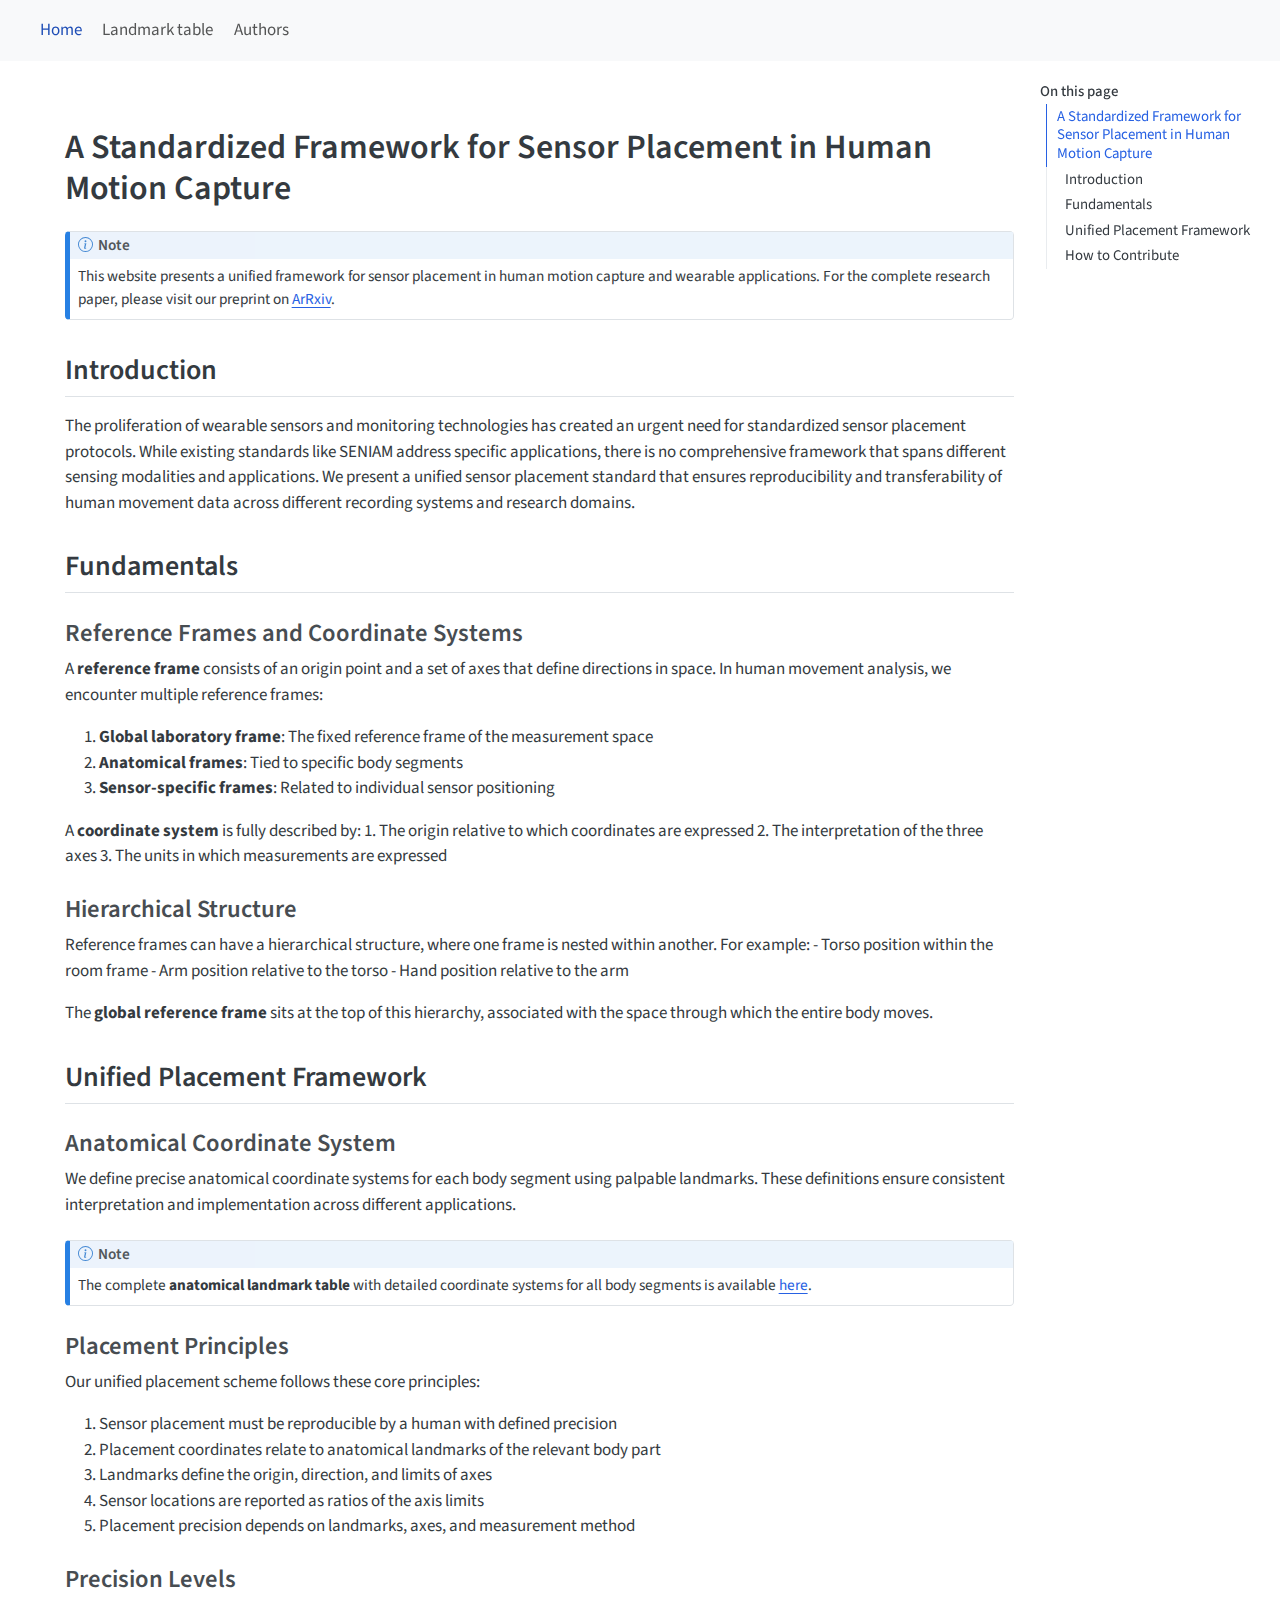
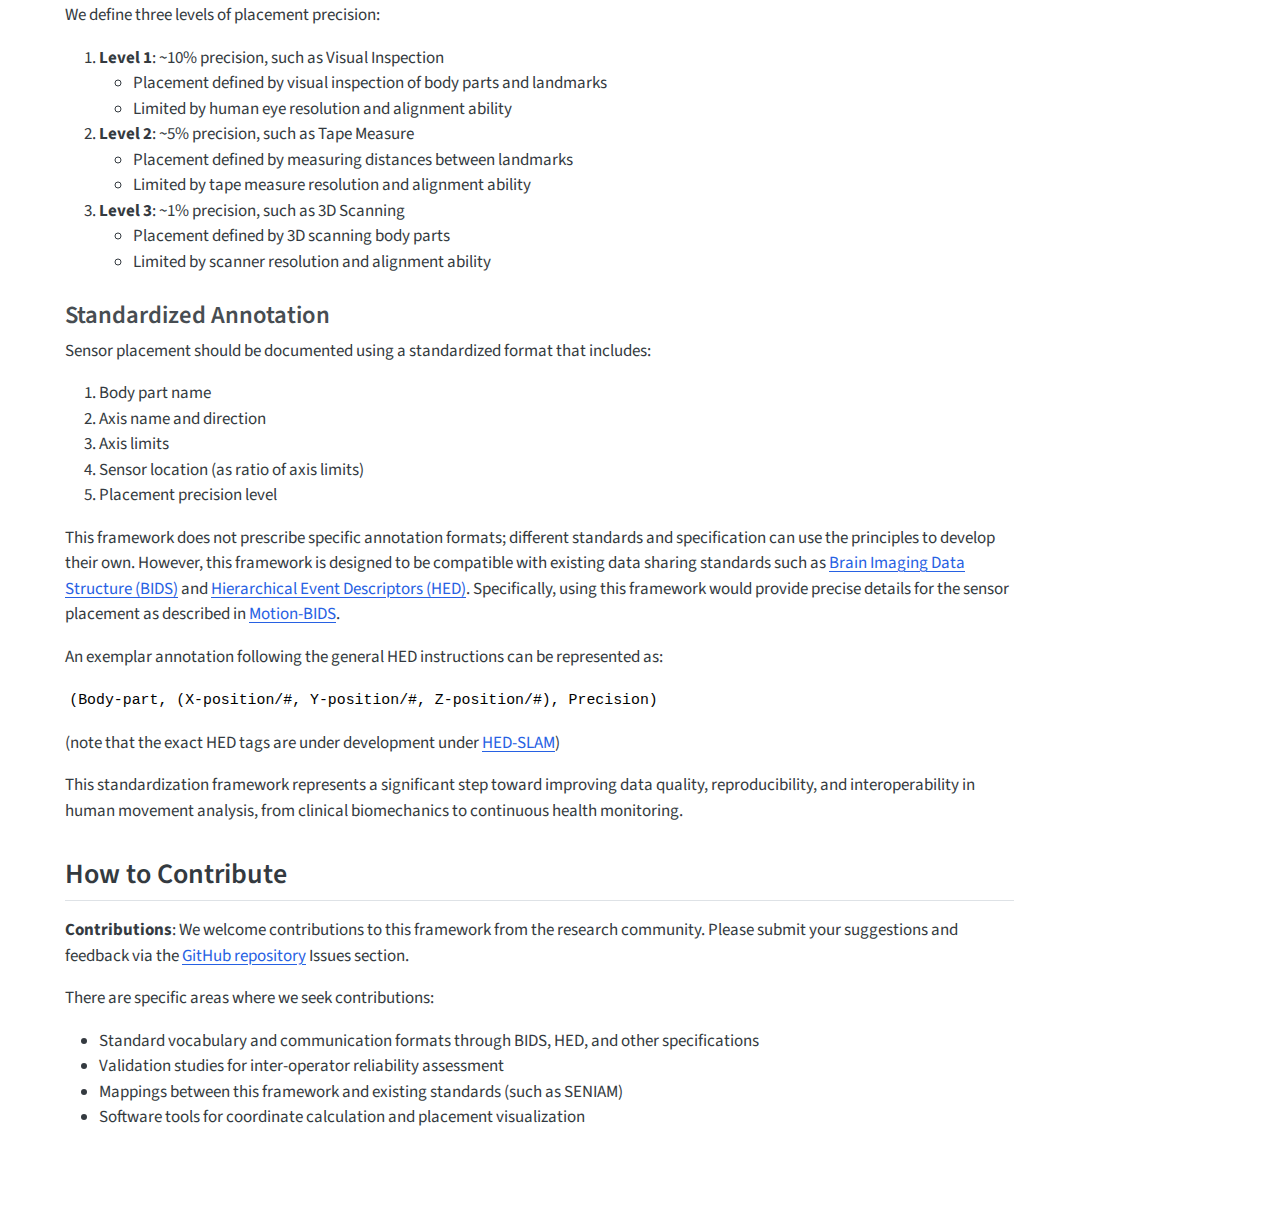
==== commit 67717440: "Built site for gh-pages" ====
--- a/index.html
+++ b/index.html
@@ -126,6 +126,7 @@
   <li><a href="#precision-levels" id="toc-precision-levels" class="nav-link" data-scroll-target="#precision-levels">Precision Levels</a></li>
   <li><a href="#standardized-annotation" id="toc-standardized-annotation" class="nav-link" data-scroll-target="#standardized-annotation">Standardized Annotation</a></li>
   </ul></li>
+  <li><a href="#how-to-contribute" id="toc-how-to-contribute" class="nav-link" data-scroll-target="#how-to-contribute">How to Contribute</a></li>
   </ul></li>
   </ul>
 </nav>
@@ -148,7 +149,7 @@
 </div>
 </div>
 <div class="callout-body-container callout-body">
-<p>This website presents a unified framework for sensor placement in human motion capture and wearable applications. For the complete research paper, please visit our preprint on <a href="https://www.biorxiv.org/">bioRxiv</a> (link to be updated).</p>
+<p>This website presents a unified framework for sensor placement in human motion capture and wearable applications. For the complete research paper, please visit our preprint on <a href="https://doi.org/10.48550/arXiv.2412.21159">ArRxiv</a>.</p>
 </div>
 </div>
 <section id="introduction" class="level2">
@@ -239,9 +240,20 @@
 <pre><code>(Body-part, (X-position/#, Y-position/#, Z-position/#), Precision)</code></pre>
 <p>(note that the exact HED tags are under development under <a href="https://www.hedtags.org/display_hed_prerelease.html?schema=slam_prerelease">HED-SLAM</a>)</p>
 <p>This standardization framework represents a significant step toward improving data quality, reproducibility, and interoperability in human movement analysis, from clinical biomechanics to continuous health monitoring.</p>
-
-
-</section>
+</section>
+</section>
+<section id="how-to-contribute" class="level2">
+<h2 class="anchored" data-anchor-id="how-to-contribute">How to Contribute</h2>
+<p><strong>Contributions</strong>: We welcome contributions to this framework from the research community. Please submit your suggestions and feedback via the <a href="https://github.com/human-sensor-placement/human-sensor-placement.github.io">GitHub repository</a> Issues section.</p>
+<p>There are specific areas where we seek contributions:</p>
+<ul>
+<li>Standard vocabulary and communication formats through BIDS, HED, and other specifications</li>
+<li>Validation studies for inter-operator reliability assessment</li>
+<li>Mappings between this framework and existing standards (such as SENIAM)</li>
+<li>Software tools for coordinate calculation and placement visualization</li>
+</ul>
+
+
 </section>
 </section>
 
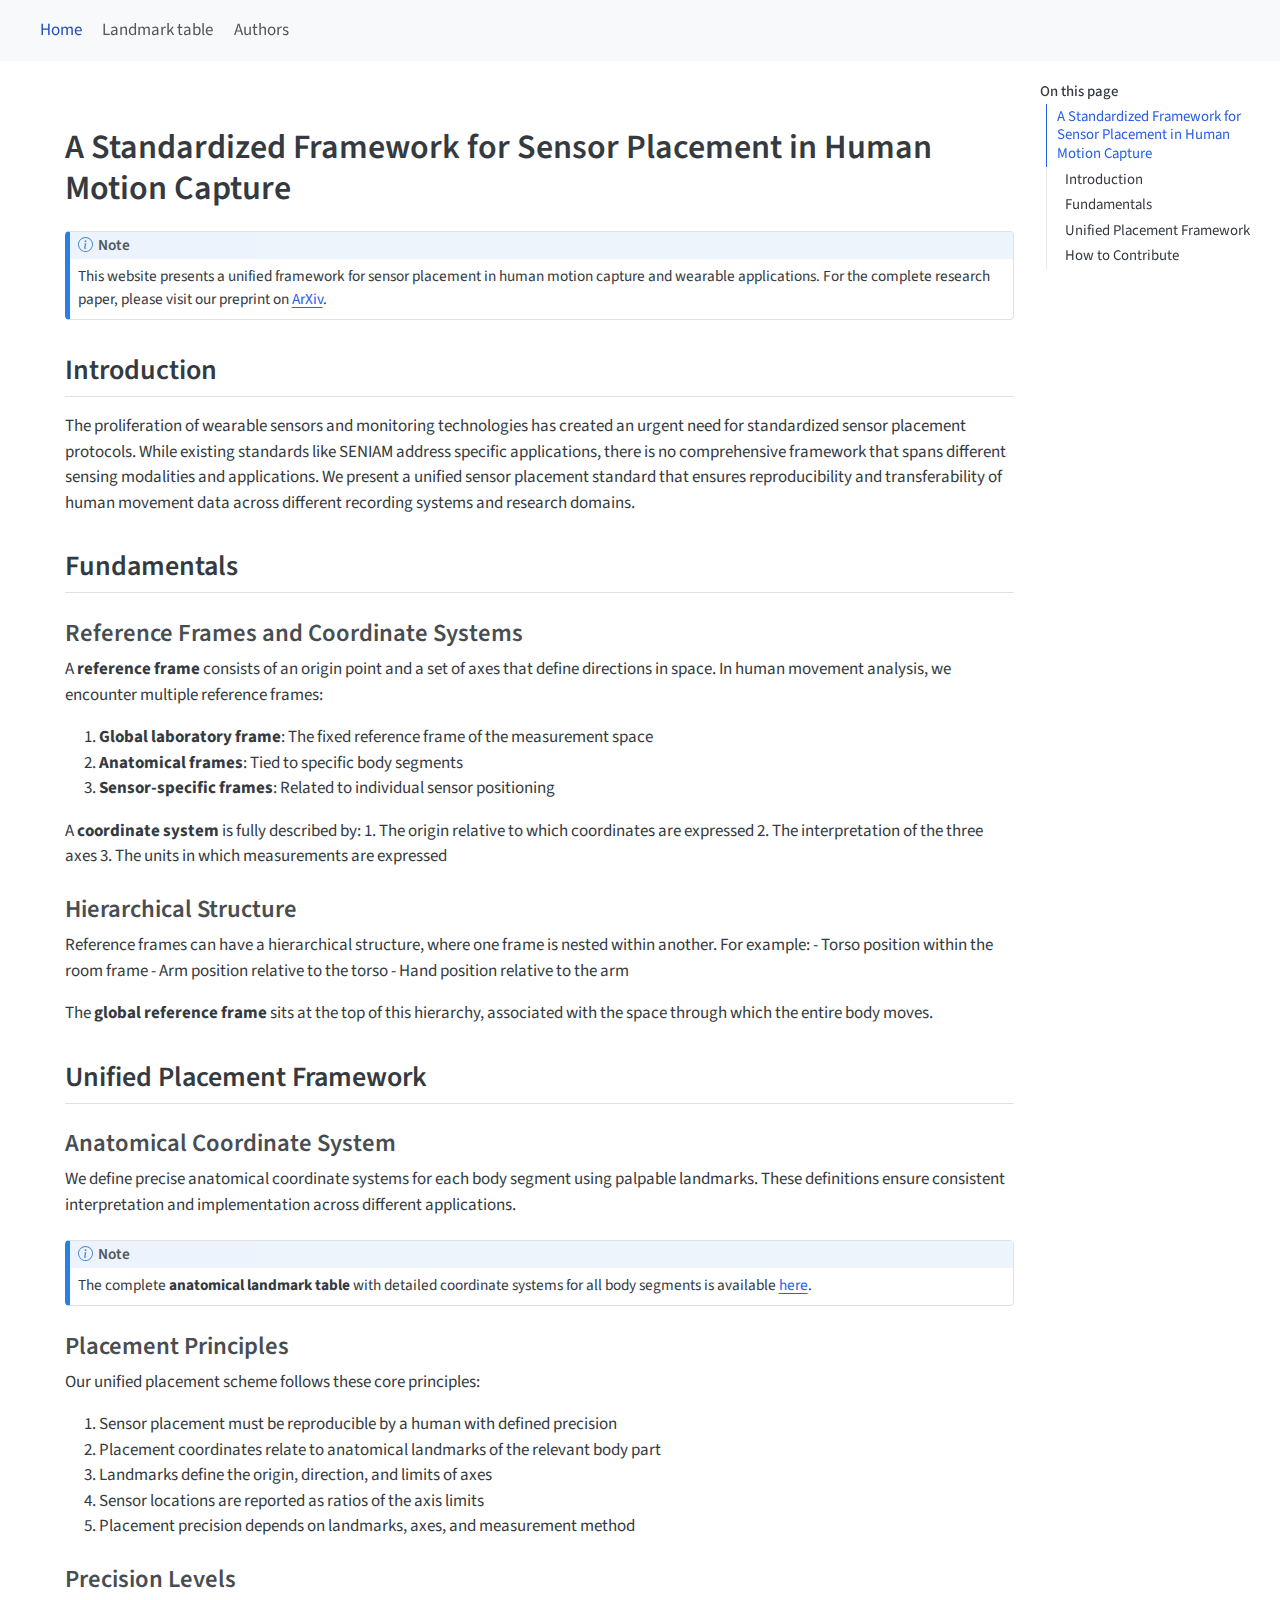
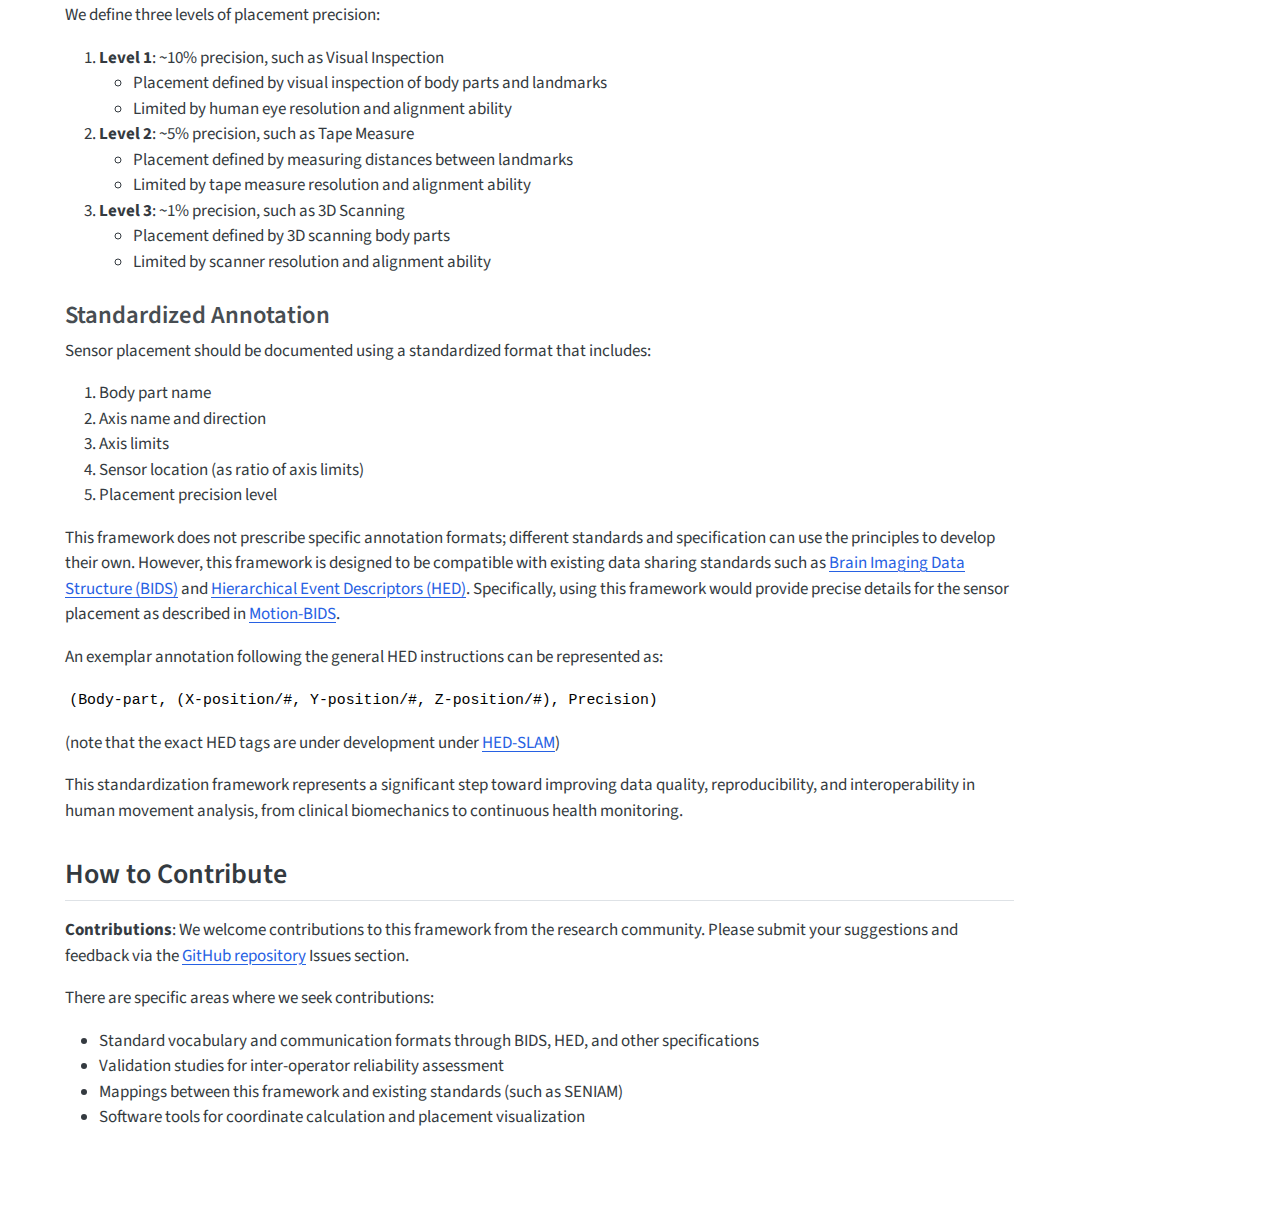
==== commit 42a47edf: "Built site for gh-pages" ====
--- a/index.html
+++ b/index.html
@@ -149,7 +149,7 @@
 </div>
 </div>
 <div class="callout-body-container callout-body">
-<p>This website presents a unified framework for sensor placement in human motion capture and wearable applications. For the complete research paper, please visit our preprint on <a href="https://doi.org/10.48550/arXiv.2412.21159">ArRxiv</a>.</p>
+<p>This website presents a unified framework for sensor placement in human motion capture and wearable applications. For the complete research paper, please visit our preprint on <a href="https://doi.org/10.48550/arXiv.2412.21159">ArXiv</a>.</p>
 </div>
 </div>
 <section id="introduction" class="level2">
